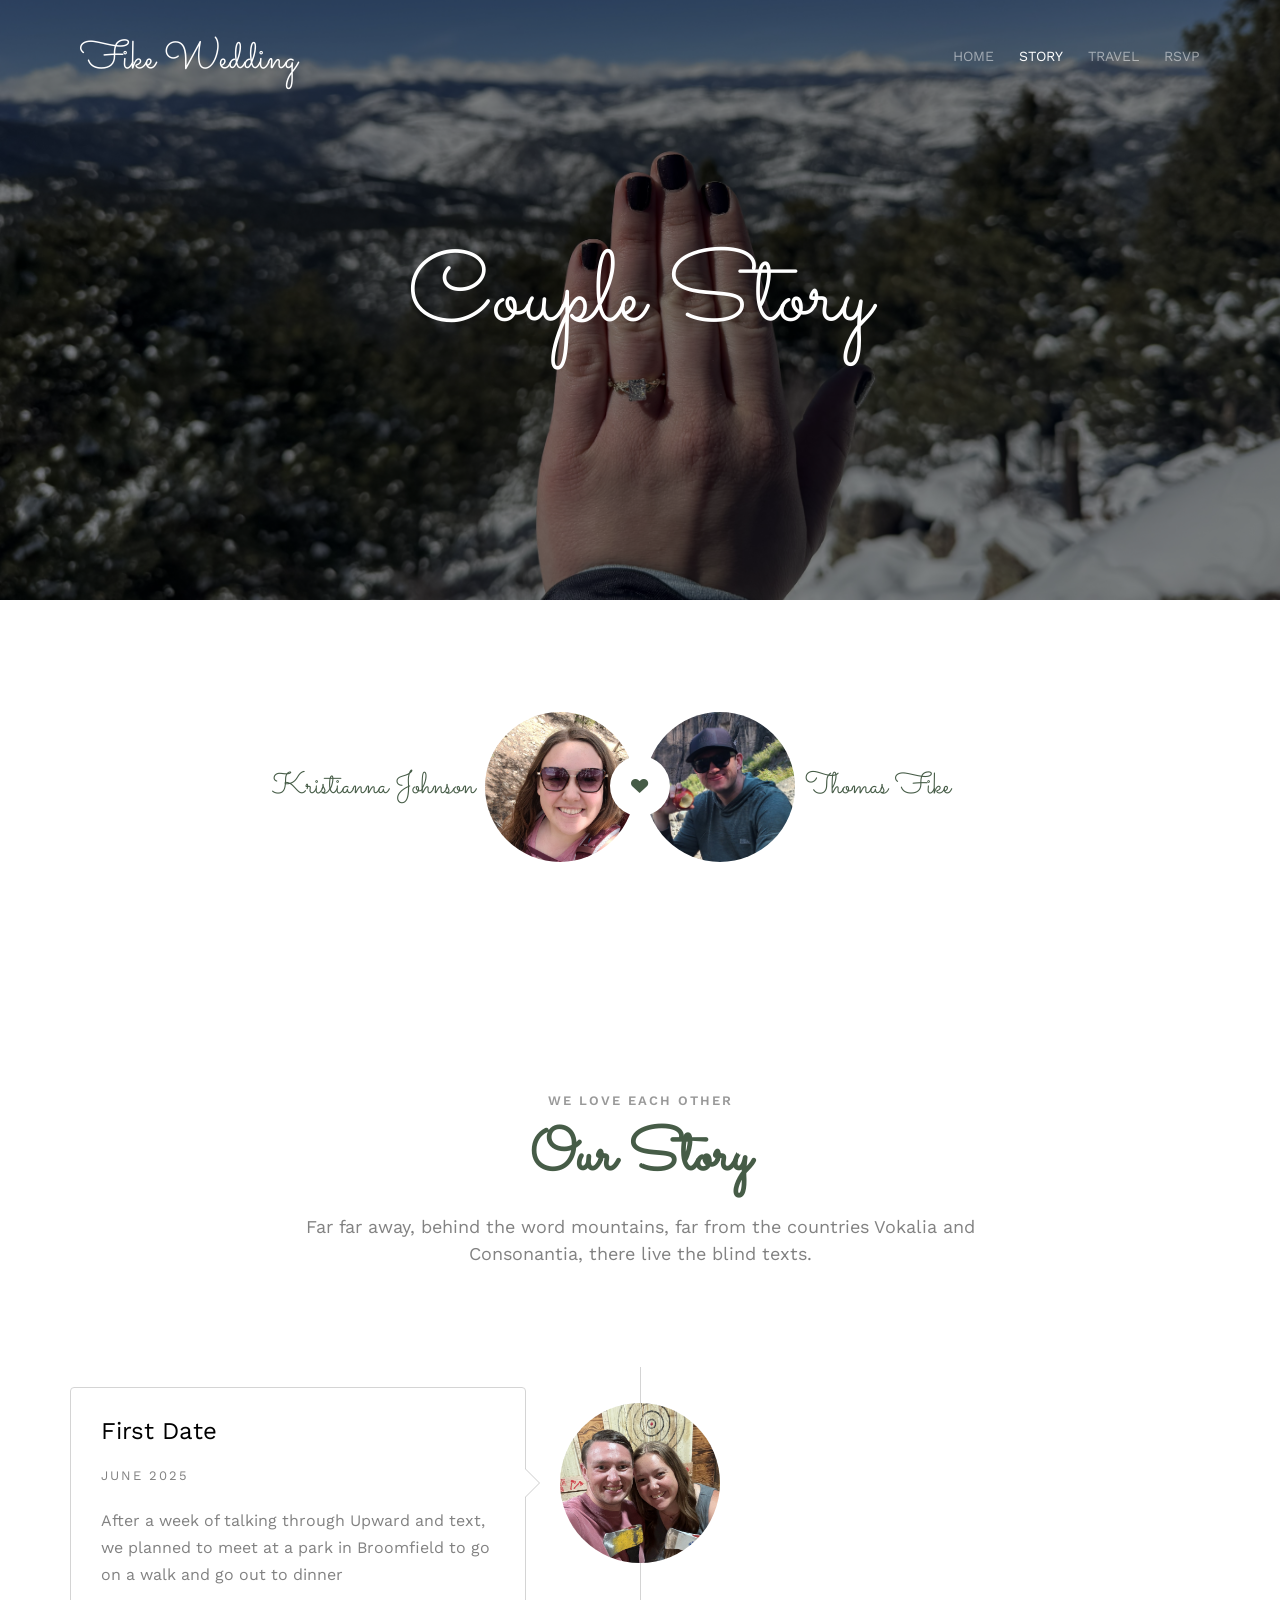
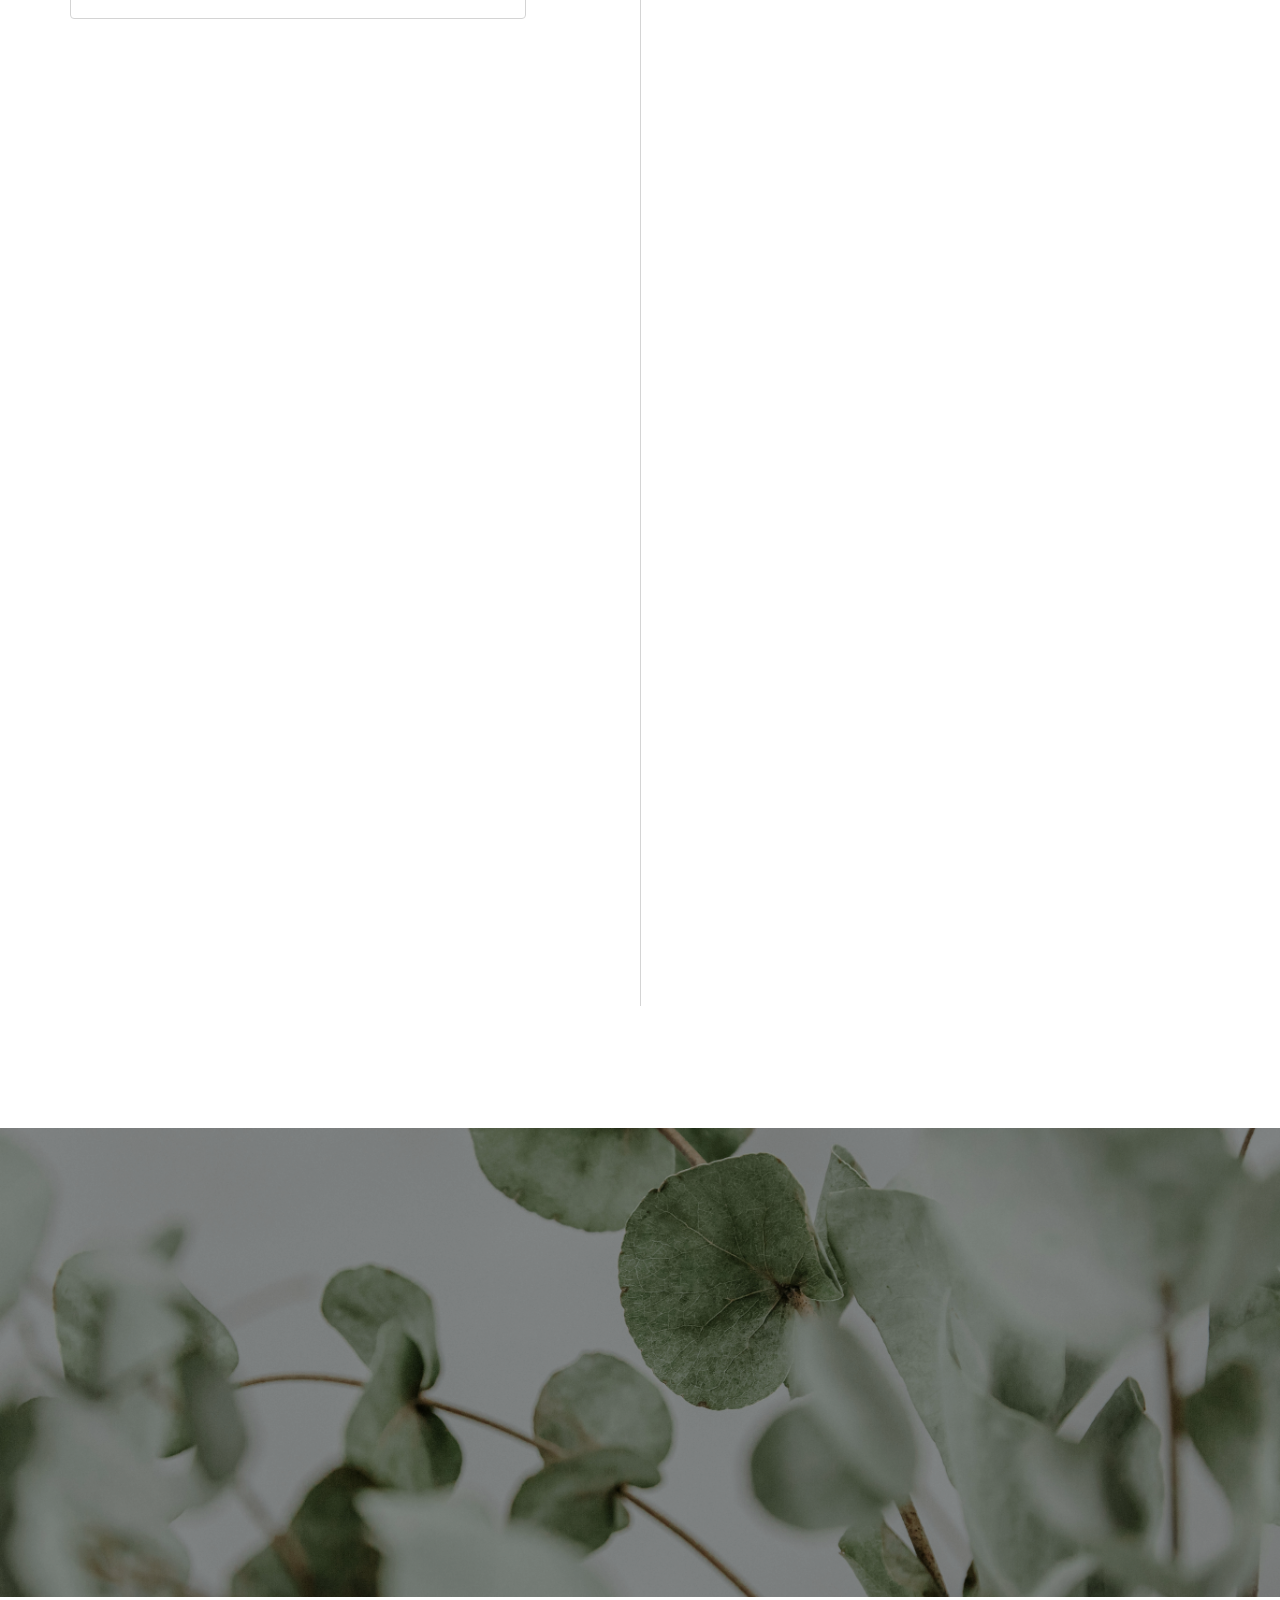
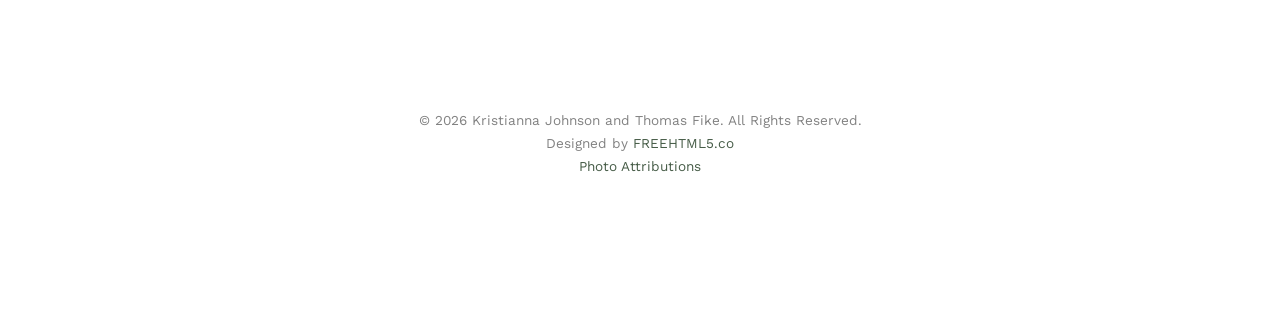
==== about.html @ 85cf8262 "Updates" ====
<!DOCTYPE html>
<!--[if lt IE 7]>      <html class="no-js lt-ie9 lt-ie8 lt-ie7"> <![endif]-->
<!--[if IE 7]>         <html class="no-js lt-ie9 lt-ie8"> <![endif]-->
<!--[if IE 8]>         <html class="no-js lt-ie9"> <![endif]-->
<!--[if gt IE 8]><!-->
<html class="no-js"> <!--<![endif]-->

<head>
	<meta charset="utf-8">
	<meta http-equiv="X-UA-Compatible" content="IE=edge">
	<title>Fike Wedding | Story</title>
	<meta name="viewport" content="width=device-width, initial-scale=1">

	<link href='https://fonts.googleapis.com/css?family=Work+Sans:400,300,600,400italic,700' rel='stylesheet'
		type='text/css'>
	<link href="https://fonts.googleapis.com/css?family=Sacramento" rel="stylesheet">

	<!-- Animate.css -->
	<link rel="stylesheet" href="css/animate.css">
	<!-- Icomoon Icon Fonts-->
	<link rel="stylesheet" href="css/icomoon.css">
	<!-- Bootstrap  -->
	<link rel="stylesheet" href="css/bootstrap.css">

	<!-- Magnific Popup -->
	<link rel="stylesheet" href="css/magnific-popup.css">

	<!-- Owl Carousel  -->
	<link rel="stylesheet" href="css/owl.carousel.min.css">
	<link rel="stylesheet" href="css/owl.theme.default.min.css">

	<!-- Theme style  -->
	<link rel="stylesheet" href="css/style.css">

	<!-- Modernizr JS -->
	<script src="js/modernizr-2.6.2.min.js"></script>
	<!-- FOR IE9 below -->
	<!--[if lt IE 9]>
	<script src="js/respond.min.js"></script>
	<![endif]-->

</head>

<body>

	<div class="fh5co-loader"></div>

	<div id="page">
		<nav class="fh5co-nav" role="navigation">
			<div class="container">
				<div class="row">
					<div class="col-md-6 col-xs-11">
						<div id="fh5co-logo"><a href="index.html">Fike Wedding</a></div>
					</div>
					<div class="col-md-6 col-xs-1 text-right menu-1">
						<ul>
							<li><a href="index.html">Home</a></li>
							<li class="active"><a href="about.html">Story</a></li>
							<li><a href="travel.html">Travel</a></li>
							<li><a href="rsvp.html">RSVP</a></li>
						</ul>
					</div>
				</div>

			</div>
		</nav>

		<header id="fh5co-header" class="fh5co-cover fh5co-cover-sm" role="banner"
			style="background-image:url(images/ringSnow.jpg);background-position: bottom 20% center; background-size: cover;">
			<div class="overlay"></div>
			<div class="fh5co-container">
				<div class="row">
					<div class="col-md-8 col-md-offset-2 text-center">
						<div class="display-t">
							<div class="display-tc animate-box" data-animate-effect="fadeIn">
								<h1>Couple Story</h1>
							</div>
						</div>
					</div>
				</div>
			</div>
		</header>

		<div id="fh5co-couple">
			<div class="container">
				<div class="couple-wrap animate-box">
					<div class="couple-half">
						<div class="groom">
							<img src="images/bride-new.jpg" alt="groom" class="img-responsive">
						</div>
						<div class="desc-groom">
							<h3>Kristianna Johnson</h3>
						</div>
					</div>
					<p class="heart text-center"><i class="icon-heart2"></i></p>
					<div class="couple-half">
						<div class="bride">
							<img src="images/groom-new.jpg" alt="groom" class="img-responsive">
						</div>
						<div class="desc-bride">
							<h3>Thomas Fike</h3>
						</div>
					</div>
				</div>
			</div>
		</div>

		<div id="fh5co-couple-story">
			<div class="container">
				<div class="row">
					<div class="col-md-8 col-md-offset-2 text-center fh5co-heading animate-box">
						<span>We Love Each Other</span>
						<h2>Our Story</h2>
						<p>Far far away, behind the word mountains, far from the countries Vokalia and Consonantia, there live the
							blind texts.</p>
					</div>
				</div>
				<div class="row">
					<div class="col-md-12 col-md-offset-0">
						<ul class="timeline animate-box">
							<li class="animate-box">
								<div class="timeline-badge" style="background-image:url(images/axe.jpg);"></div>
								<div class="timeline-panel">
									<div class="timeline-heading">
										<h3 class="timeline-title">First Date</h3>
										<span class="date">June 2025</span>
									</div>
									<div class="timeline-body">
										<p>After a week of talking through Upward and text, we planned to meet at a park in Broomfield to go
											on a walk and go out to dinner</p>
									</div>
								</div>
							</li>
							<li class="timeline-inverted animate-box">
								<div class="timeline-badge" style="background-image:url(images/goldengate.jpg);"></div>
								<div class="timeline-panel">
									<div class="timeline-heading">
										<h3 class="timeline-title">In A Relationship</h3>
										<span class="date">July 2025</span>
									</div>
									<div class="timeline-body">
										<p>We met up to go on a walk around a park before heading over to the movie theater to watch
											“Jurassic World: Rebirth”. Midway through the movie, the fire alarms went off, so everyone was
											standing out in the street as the firemen cleared the building, probably because of burned
											popcorn. This date marked the start of our relationship. Later dates brought hiking, hammocking,
											and axe throwing.</p>
									</div>
								</div>
							</li>
							<li class="animate-box">
								<div class="timeline-badge" style="background-image:url(images/ouray.jpg);"></div>
								<div class="timeline-panel">
									<div class="timeline-heading">
										<h3 class="timeline-title">Ouray Trip</h3>
										<span class="date">August 2025</span>
									</div>
									<div class="timeline-body">
										<p>We went on a trip to Ouray with Caroline and Keegan and spent days hiking, climbing via ferratas,
											and soaking in the hot springs.</p>
									</div>
								</div>
							</li>
							<li class="timeline-inverted animate-box">
								<div class="timeline-badge" style="background-image:url(images/engagement.jpg);"></div>
								<div class="timeline-panel">
									<div class="timeline-heading">
										<h3 class="timeline-title">Engagement</h3>
										<span class="date">March 2026</span>
									</div>
									<div class="timeline-body">
										<p>The day after a snowstorm, we ventured to Green Mountain in Boulder and hiked to the top where
											Thomas proposed with gorgeous, snowy views behind us</p>
									</div>
								</div>
							</li>
						</ul>
					</div>
				</div>
			</div>
		</div>

		<div id="fh5co-started" class="fh5co-bg" style="background-image:url(images/eucalyptus.jpg);">
			<div class="overlay"></div>
			<div class="container">
				<div class="row animate-box">
					<div class="col-md-8 col-md-offset-2 text-center fh5co-heading">
						<h2>Are You Attending?</h2>
						<p>Please Fill-up the form to notify you that you're attending. Thanks.</p>
					</div>
				</div>
				<div class="row animate-box">
					<div class="col-md-12 text-center">
						<p><a href="rsvp.html" class="btn btn-default btn-sm">RSVP HERE</a></p>
					</div>
				</div>
			</div>
		</div>

		<footer id="fh5co-footer" role="contentinfo">
			<div class="container">

				<div class="row copyright">
					<div class="col-md-12 text-center">
						<p>
							<small class="block">&copy; 2026 Kristianna Johnson and Thomas Fike. All Rights Reserved.</small>
							<small class="block">Designed by <a href="http://freehtml5.co/" target="_blank">FREEHTML5.co</a></small>
							<small class="block"><a href="photo-attribution.html" target="_blank">Photo Attributions</a></small>
						</p>
					</div>
				</div>

			</div>
		</footer>
	</div>

	<div class="gototop js-top">
		<a href="#" class="js-gotop"><i class="icon-arrow-up"></i></a>
	</div>

	<!-- jQuery -->
	<script src="js/jquery.min.js"></script>
	<!-- jQuery Easing -->
	<script src="js/jquery.easing.1.3.js"></script>
	<!-- Bootstrap -->
	<script src="js/bootstrap.min.js"></script>
	<!-- Waypoints -->
	<script src="js/jquery.waypoints.min.js"></script>
	<!-- Carousel -->
	<script src="js/owl.carousel.min.js"></script>
	<!-- countTo -->
	<script src="js/jquery.countTo.js"></script>

	<!-- Stellar -->
	<script src="js/jquery.stellar.min.js"></script>
	<!-- Magnific Popup -->
	<script src="js/jquery.magnific-popup.min.js"></script>
	<script src="js/magnific-popup-options.js"></script>

	<!-- Main -->
	<script src="js/main.js"></script>

</body>

</html>
---- css/icomoon.css ----
@font-face {
  font-family: 'icomoon';
  src: url('../fonts/icomoon/icomoon.eot?6iuir');
  src: url('../fonts/icomoon/icomoon.eot?6iuir#iefix') format('embedded-opentype'),
    url('../fonts/icomoon/icomoon.ttf?6iuir') format('truetype'),
    url('../fonts/icomoon/icomoon.woff?6iuir') format('woff'),
    url('../fonts/icomoon/icomoon.svg?6iuir#icomoon') format('svg');
  font-weight: normal;
  font-style: normal;
}

[class^="icon-"],
[class*=" icon-"] {
  /* use !important to prevent issues with browser extensions that change fonts */
  font-family: 'icomoon' !important;
  speak: none;
  font-style: normal;
  font-weight: normal;
  font-variant: normal;
  text-transform: none;
  line-height: 1;

  /* Better Font Rendering =========== */
  -webkit-font-smoothing: antialiased;
  -moz-osx-font-smoothing: grayscale;
}

.icon-eye:before {
  content: "\e000";
}

.icon-paper-clip:before {
  content: "\e001";
}

.icon-mail:before {
  content: "\e002";
}

.icon-toggle:before {
  content: "\e003";
}

.icon-layout:before {
  content: "\e004";
}

.icon-link:before {
  content: "\e005";
}

.icon-bell:before {
  content: "\e006";
}

.icon-lock:before {
  content: "\e007";
}

.icon-unlock:before {
  content: "\e008";
}

.icon-ribbon:before {
  content: "\e009";
}

.icon-image:before {
  content: "\e010";
}

.icon-signal:before {
  content: "\e011";
}

.icon-target:before {
  content: "\e012";
}

.icon-clipboard:before {
  content: "\e013";
}

.icon-clock:before {
  content: "\e014";
}

.icon-watch:before {
  content: "\e015";
}

.icon-air-play:before {
  content: "\e016";
}

.icon-camera:before {
  content: "\e017";
}

.icon-video:before {
  content: "\e018";
}

.icon-disc:before {
  content: "\e019";
}

.icon-printer:before {
  content: "\e020";
}

.icon-monitor:before {
  content: "\e021";
}

.icon-server:before {
  content: "\e022";
}

.icon-cog:before {
  content: "\e023";
}

.icon-heart:before {
  content: "\e024";
}

.icon-paragraph:before {
  content: "\e025";
}

.icon-align-justify:before {
  content: "\e026";
}

.icon-align-left:before {
  content: "\e027";
}

.icon-align-center:before {
  content: "\e028";
}

.icon-align-right:before {
  content: "\e029";
}

.icon-book:before {
  content: "\e030";
}

.icon-layers:before {
  content: "\e031";
}

.icon-stack:before {
  content: "\e032";
}

.icon-stack-2:before {
  content: "\e033";
}

.icon-paper:before {
  content: "\e034";
}

.icon-paper-stack:before {
  content: "\e035";
}

.icon-search:before {
  content: "\e036";
}

.icon-zoom-in:before {
  content: "\e037";
}

.icon-zoom-out:before {
  content: "\e038";
}

.icon-reply:before {
  content: "\e039";
}

.icon-circle-plus:before {
  content: "\e040";
}

.icon-circle-minus:before {
  content: "\e041";
}

.icon-circle-check:before {
  content: "\e042";
}

.icon-circle-cross:before {
  content: "\e043";
}

.icon-square-plus:before {
  content: "\e044";
}

.icon-square-minus:before {
  content: "\e045";
}

.icon-square-check:before {
  content: "\e046";
}

.icon-square-cross:before {
  content: "\e047";
}

.icon-microphone:before {
  content: "\e048";
}

.icon-record:before {
  content: "\e049";
}

.icon-skip-back:before {
  content: "\e050";
}

.icon-rewind:before {
  content: "\e051";
}

.icon-play:before {
  content: "\e052";
}

.icon-pause:before {
  content: "\e053";
}

.icon-stop:before {
  content: "\e054";
}

.icon-fast-forward:before {
  content: "\e055";
}

.icon-skip-forward:before {
  content: "\e056";
}

.icon-shuffle:before {
  content: "\e057";
}

.icon-repeat:before {
  content: "\e058";
}

.icon-folder:before {
  content: "\e059";
}

.icon-umbrella:before {
  content: "\e060";
}

.icon-moon:before {
  content: "\e061";
}

.icon-thermometer:before {
  content: "\e062";
}

.icon-drop:before {
  content: "\e063";
}

.icon-sun:before {
  content: "\e064";
}

.icon-cloud:before {
  content: "\e065";
}

.icon-cloud-upload:before {
  content: "\e066";
}

.icon-cloud-download:before {
  content: "\e067";
}

.icon-upload:before {
  content: "\e068";
}

.icon-download:before {
  content: "\e069";
}

.icon-location:before {
  content: "\e070";
}

.icon-location-2:before {
  content: "\e071";
}

.icon-map:before {
  content: "\e072";
}

.icon-battery:before {
  content: "\e073";
}

.icon-head:before {
  content: "\e074";
}

.icon-briefcase:before {
  content: "\e075";
}

.icon-speech-bubble:before {
  content: "\e076";
}

.icon-anchor:before {
  content: "\e077";
}

.icon-globe:before {
  content: "\e078";
}

.icon-box:before {
  content: "\e079";
}

.icon-reload:before {
  content: "\e080";
}

.icon-share:before {
  content: "\e081";
}

.icon-marquee:before {
  content: "\e082";
}

.icon-marquee-plus:before {
  content: "\e083";
}

.icon-marquee-minus:before {
  content: "\e084";
}

.icon-tag:before {
  content: "\e085";
}

.icon-power:before {
  content: "\e086";
}

.icon-command:before {
  content: "\e087";
}

.icon-alt:before {
  content: "\e088";
}

.icon-esc:before {
  content: "\e089";
}

.icon-bar-graph:before {
  content: "\e090";
}

.icon-bar-graph-2:before {
  content: "\e091";
}

.icon-pie-graph:before {
  content: "\e092";
}

.icon-star:before {
  content: "\e093";
}

.icon-arrow-left:before {
  content: "\e094";
}

.icon-arrow-right:before {
  content: "\e095";
}

.icon-arrow-up:before {
  content: "\e096";
}

.icon-arrow-down:before {
  content: "\e097";
}

.icon-volume:before {
  content: "\e098";
}

.icon-mute:before {
  content: "\e099";
}

.icon-content-right:before {
  content: "\e100";
}

.icon-content-left:before {
  content: "\e101";
}

.icon-grid:before {
  content: "\e102";
}

.icon-grid-2:before {
  content: "\e103";
}

.icon-columns:before {
  content: "\e104";
}

.icon-loader:before {
  content: "\e105";
}

.icon-bag:before {
  content: "\e106";
}

.icon-ban:before {
  content: "\e107";
}

.icon-flag:before {
  content: "\e108";
}

.icon-trash:before {
  content: "\e109";
}

.icon-expand:before {
  content: "\e110";
}

.icon-contract:before {
  content: "\e111";
}

.icon-maximize:before {
  content: "\e112";
}

.icon-minimize:before {
  content: "\e113";
}

.icon-plus:before {
  content: "\e114";
}

.icon-minus:before {
  content: "\e115";
}

.icon-check:before {
  content: "\e116";
}

.icon-cross:before {
  content: "\e117";
}

.icon-move:before {
  content: "\e118";
}

.icon-delete:before {
  content: "\e119";
}

.icon-menu:before {
  content: "\e120";
}

.icon-archive:before {
  content: "\e121";
}

.icon-inbox:before {
  content: "\e122";
}

.icon-outbox:before {
  content: "\e123";
}

.icon-file:before {
  content: "\e124";
}

.icon-file-add:before {
  content: "\e125";
}

.icon-file-subtract:before {
  content: "\e126";
}

.icon-help:before {
  content: "\e127";
}

.icon-open:before {
  content: "\e128";
}

.icon-ellipsis:before {
  content: "\e129";
}

.icon-add-to-list:before {
  content: "\e900";
}

.icon-classic-computer:before {
  content: "\e901";
}

.icon-controller-fast-backward:before {
  content: "\e902";
}

.icon-creative-commons-attribution:before {
  content: "\e903";
}

.icon-creative-commons-noderivs:before {
  content: "\e904";
}

.icon-creative-commons-noncommercial-eu:before {
  content: "\e905";
}

.icon-creative-commons-noncommercial-us:before {
  content: "\e906";
}

.icon-creative-commons-public-domain:before {
  content: "\e907";
}

.icon-creative-commons-remix:before {
  content: "\e908";
}

.icon-creative-commons-share:before {
  content: "\e909";
}

.icon-creative-commons-sharealike:before {
  content: "\e90a";
}

.icon-creative-commons:before {
  content: "\e90b";
}

.icon-document-landscape:before {
  content: "\e90c";
}

.icon-remove-user:before {
  content: "\e90d";
}

.icon-warning:before {
  content: "\e90e";
}

.icon-arrow-bold-down:before {
  content: "\e90f";
}

.icon-arrow-bold-left:before {
  content: "\e910";
}

.icon-arrow-bold-right:before {
  content: "\e911";
}

.icon-arrow-bold-up:before {
  content: "\e912";
}

.icon-arrow-down2:before {
  content: "\e913";
}

.icon-arrow-left2:before {
  content: "\e914";
}

.icon-arrow-long-down:before {
  content: "\e915";
}

.icon-arrow-long-left:before {
  content: "\e916";
}

.icon-arrow-long-right:before {
  content: "\e917";
}

.icon-arrow-long-up:before {
  content: "\e918";
}

.icon-arrow-right2:before {
  content: "\e919";
}

.icon-arrow-up2:before {
  content: "\e91a";
}

.icon-arrow-with-circle-down:before {
  content: "\e91b";
}

.icon-arrow-with-circle-left:before {
  content: "\e91c";
}

.icon-arrow-with-circle-right:before {
  content: "\e91d";
}

.icon-arrow-with-circle-up:before {
  content: "\e91e";
}

.icon-bookmark:before {
  content: "\e91f";
}

.icon-bookmarks:before {
  content: "\e920";
}

.icon-chevron-down:before {
  content: "\e921";
}

.icon-chevron-left:before {
  content: "\e922";
}

.icon-chevron-right:before {
  content: "\e923";
}

.icon-chevron-small-down:before {
  content: "\e924";
}

.icon-chevron-small-left:before {
  content: "\e925";
}

.icon-chevron-small-right:before {
  content: "\e926";
}

.icon-chevron-small-up:before {
  content: "\e927";
}

.icon-chevron-thin-down:before {
  content: "\e928";
}

.icon-chevron-thin-left:before {
  content: "\e929";
}

.icon-chevron-thin-right:before {
  content: "\e92a";
}

.icon-chevron-thin-up:before {
  content: "\e92b";
}

.icon-chevron-up:before {
  content: "\e92c";
}

.icon-chevron-with-circle-down:before {
  content: "\e92d";
}

.icon-chevron-with-circle-left:before {
  content: "\e92e";
}

.icon-chevron-with-circle-right:before {
  content: "\e92f";
}

.icon-chevron-with-circle-up:before {
  content: "\e930";
}

.icon-cloud2:before {
  content: "\e931";
}

.icon-controller-fast-forward:before {
  content: "\e932";
}

.icon-controller-jump-to-start:before {
  content: "\e933";
}

.icon-controller-next:before {
  content: "\e934";
}

.icon-controller-paus:before {
  content: "\e935";
}

.icon-controller-play:before {
  content: "\e936";
}

.icon-controller-record:before {
  content: "\e937";
}

.icon-controller-stop:before {
  content: "\e938";
}

.icon-controller-volume:before {
  content: "\e939";
}

.icon-dot-single:before {
  content: "\e93a";
}

.icon-dots-three-horizontal:before {
  content: "\e93b";
}

.icon-dots-three-vertical:before {
  content: "\e93c";
}

.icon-dots-two-horizontal:before {
  content: "\e93d";
}

.icon-dots-two-vertical:before {
  content: "\e93e";
}

.icon-download2:before {
  content: "\e93f";
}

.icon-emoji-flirt:before {
  content: "\e940";
}

.icon-flow-branch:before {
  content: "\e941";
}

.icon-flow-cascade:before {
  content: "\e942";
}

.icon-flow-line:before {
  content: "\e943";
}

.icon-flow-parallel:before {
  content: "\e944";
}

.icon-flow-tree:before {
  content: "\e945";
}

.icon-install:before {
  content: "\e946";
}

.icon-layers2:before {
  content: "\e947";
}

.icon-open-book:before {
  content: "\e948";
}

.icon-resize-100:before {
  content: "\e949";
}

.icon-resize-full-screen:before {
  content: "\e94a";
}

.icon-save:before {
  content: "\e94b";
}

.icon-select-arrows:before {
  content: "\e94c";
}

.icon-sound-mute:before {
  content: "\e94d";
}

.icon-sound:before {
  content: "\e94e";
}

.icon-trash2:before {
  content: "\e94f";
}

.icon-triangle-down:before {
  content: "\e950";
}

.icon-triangle-left:before {
  content: "\e951";
}

.icon-triangle-right:before {
  content: "\e952";
}

.icon-triangle-up:before {
  content: "\e953";
}

.icon-uninstall:before {
  content: "\e954";
}

.icon-upload-to-cloud:before {
  content: "\e955";
}

.icon-upload2:before {
  content: "\e956";
}

.icon-add-user:before {
  content: "\e957";
}

.icon-address:before {
  content: "\e958";
}

.icon-adjust:before {
  content: "\e959";
}

.icon-air:before {
  content: "\e95a";
}

.icon-aircraft-landing:before {
  content: "\e95b";
}

.icon-aircraft-take-off:before {
  content: "\e95c";
}

.icon-aircraft:before {
  content: "\e95d";
}

.icon-align-bottom:before {
  content: "\e95e";
}

.icon-align-horizontal-middle:before {
  content: "\e95f";
}

.icon-align-left2:before {
  content: "\e960";
}

.icon-align-right2:before {
  content: "\e961";
}

.icon-align-top:before {
  content: "\e962";
}

.icon-align-vertical-middle:before {
  content: "\e963";
}

.icon-archive2:before {
  content: "\e964";
}

.icon-area-graph:before {
  content: "\e965";
}

.icon-attachment:before {
  content: "\e966";
}

.icon-awareness-ribbon:before {
  content: "\e967";
}

.icon-back-in-time:before {
  content: "\e968";
}

.icon-back:before {
  content: "\e969";
}

.icon-bar-graph2:before {
  content: "\e96a";
}

.icon-battery2:before {
  content: "\e96b";
}

.icon-beamed-note:before {
  content: "\e96c";
}

.icon-bell2:before {
  content: "\e96d";
}

.icon-blackboard:before {
  content: "\e96e";
}

.icon-block:before {
  content: "\e96f";
}

.icon-book2:before {
  content: "\e970";
}

.icon-bowl:before {
  content: "\e971";
}

.icon-box2:before {
  content: "\e972";
}

.icon-briefcase2:before {
  content: "\e973";
}

.icon-browser:before {
  content: "\e974";
}

.icon-brush:before {
  content: "\e975";
}

.icon-bucket:before {
  content: "\e976";
}

.icon-cake:before {
  content: "\e977";
}

.icon-calculator:before {
  content: "\e978";
}

.icon-calendar:before {
  content: "\e979";
}

.icon-camera2:before {
  content: "\e97a";
}

.icon-ccw:before {
  content: "\e97b";
}

.icon-chat:before {
  content: "\e97c";
}

.icon-check2:before {
  content: "\e97d";
}

.icon-circle-with-cross:before {
  content: "\e97e";
}

.icon-circle-with-minus:before {
  content: "\e97f";
}

.icon-circle-with-plus:before {
  content: "\e980";
}

.icon-circle:before {
  content: "\e981";
}

.icon-circular-graph:before {
  content: "\e982";
}

.icon-clapperboard:before {
  content: "\e983";
}

.icon-clipboard2:before {
  content: "\e984";
}

.icon-clock2:before {
  content: "\e985";
}

.icon-code:before {
  content: "\e986";
}

.icon-cog2:before {
  content: "\e987";
}

.icon-colours:before {
  content: "\e988";
}

.icon-compass:before {
  content: "\e989";
}

.icon-copy:before {
  content: "\e98a";
}

.icon-credit-card:before {
  content: "\e98b";
}

.icon-credit:before {
  content: "\e98c";
}

.icon-cross2:before {
  content: "\e98d";
}

.icon-cup:before {
  content: "\e98e";
}

.icon-cw:before {
  content: "\e98f";
}

.icon-cycle:before {
  content: "\e990";
}

.icon-database:before {
  content: "\e991";
}

.icon-dial-pad:before {
  content: "\e992";
}

.icon-direction:before {
  content: "\e993";
}

.icon-document:before {
  content: "\e994";
}

.icon-documents:before {
  content: "\e995";
}

.icon-drink:before {
  content: "\e996";
}

.icon-drive:before {
  content: "\e997";
}

.icon-drop2:before {
  content: "\e998";
}

.icon-edit:before {
  content: "\e999";
}

.icon-email:before {
  content: "\e99a";
}

.icon-emoji-happy:before {
  content: "\e99b";
}

.icon-emoji-neutral:before {
  content: "\e99c";
}

.icon-emoji-sad:before {
  content: "\e99d";
}

.icon-erase:before {
  content: "\e99e";
}

.icon-eraser:before {
  content: "\e99f";
}

.icon-export:before {
  content: "\e9a0";
}

.icon-eye2:before {
  content: "\e9a1";
}

.icon-feather:before {
  content: "\e9a2";
}

.icon-flag2:before {
  content: "\e9a3";
}

.icon-flash:before {
  content: "\e9a4";
}

.icon-flashlight:before {
  content: "\e9a5";
}

.icon-flat-brush:before {
  content: "\e9a6";
}

.icon-folder-images:before {
  content: "\e9a7";
}

.icon-folder-music:before {
  content: "\e9a8";
}

.icon-folder-video:before {
  content: "\e9a9";
}

.icon-folder2:before {
  content: "\e9aa";
}

.icon-forward:before {
  content: "\e9ab";
}

.icon-funnel:before {
  content: "\e9ac";
}

.icon-game-controller:before {
  content: "\e9ad";
}

.icon-gauge:before {
  content: "\e9ae";
}

.icon-globe2:before {
  content: "\e9af";
}

.icon-graduation-cap:before {
  content: "\e9b0";
}

.icon-grid2:before {
  content: "\e9b1";
}

.icon-hair-cross:before {
  content: "\e9b2";
}

.icon-hand:before {
  content: "\e9b3";
}

.icon-heart-outlined:before {
  content: "\e9b4";
}

.icon-heart2:before {
  content: "\e9b5";
}

.icon-help-with-circle:before {
  content: "\e9b6";
}

.icon-help2:before {
  content: "\e9b7";
}

.icon-home:before {
  content: "\e9b8";
}

.icon-hour-glass:before {
  content: "\e9b9";
}

.icon-image-inverted:before {
  content: "\e9ba";
}

.icon-image2:before {
  content: "\e9bb";
}

.icon-images:before {
  content: "\e9bc";
}

.icon-inbox2:before {
  content: "\e9bd";
}

.icon-infinity:before {
  content: "\e9be";
}

.icon-info-with-circle:before {
  content: "\e9bf";
}

.icon-info:before {
  content: "\e9c0";
}

.icon-key:before {
  content: "\e9c1";
}

.icon-keyboard:before {
  content: "\e9c2";
}

.icon-lab-flask:before {
  content: "\e9c3";
}

.icon-landline:before {
  content: "\e9c4";
}

.icon-language:before {
  content: "\e9c5";
}

.icon-laptop:before {
  content: "\e9c6";
}

.icon-leaf:before {
  content: "\e9c7";
}

.icon-level-down:before {
  content: "\e9c8";
}

.icon-level-up:before {
  content: "\e9c9";
}

.icon-lifebuoy:before {
  content: "\e9ca";
}

.icon-light-bulb:before {
  content: "\e9cb";
}

.icon-light-down:before {
  content: "\e9cc";
}

.icon-light-up:before {
  content: "\e9cd";
}

.icon-line-graph:before {
  content: "\e9ce";
}

.icon-link2:before {
  content: "\e9cf";
}

.icon-list:before {
  content: "\e9d0";
}

.icon-location-pin:before {
  content: "\e9d1";
}

.icon-location2:before {
  content: "\e9d2";
}

.icon-lock-open:before {
  content: "\e9d3";
}

.icon-lock2:before {
  content: "\e9d4";
}

.icon-log-out:before {
  content: "\e9d5";
}

.icon-login:before {
  content: "\e9d6";
}

.icon-loop:before {
  content: "\e9d7";
}

.icon-magnet:before {
  content: "\e9d8";
}

.icon-magnifying-glass:before {
  content: "\e9d9";
}

.icon-mail2:before {
  content: "\e9da";
}

.icon-man:before {
  content: "\e9db";
}

.icon-map2:before {
  content: "\e9dc";
}

.icon-mask:before {
  content: "\e9dd";
}

.icon-medal:before {
  content: "\e9de";
}

.icon-megaphone:before {
  content: "\e9df";
}

.icon-menu2:before {
  content: "\e9e0";
}

.icon-message:before {
  content: "\e9e1";
}

.icon-mic:before {
  content: "\e9e2";
}

.icon-minus2:before {
  content: "\e9e3";
}

.icon-mobile:before {
  content: "\e9e4";
}

.icon-modern-mic:before {
  content: "\e9e5";
}

.icon-moon2:before {
  content: "\e9e6";
}

.icon-mouse:before {
  content: "\e9e7";
}

.icon-music:before {
  content: "\e9e8";
}

.icon-network:before {
  content: "\e9e9";
}

.icon-new-message:before {
  content: "\e9ea";
}

.icon-new:before {
  content: "\e9eb";
}

.icon-news:before {
  content: "\e9ec";
}

.icon-note:before {
  content: "\e9ed";
}

.icon-notification:before {
  content: "\e9ee";
}

.icon-old-mobile:before {
  content: "\e9ef";
}

.icon-old-phone:before {
  content: "\e9f0";
}

.icon-palette:before {
  content: "\e9f1";
}

.icon-paper-plane:before {
  content: "\e9f2";
}

.icon-pencil:before {
  content: "\e9f3";
}

.icon-phone:before {
  content: "\e9f4";
}

.icon-pie-chart:before {
  content: "\e9f5";
}

.icon-pin:before {
  content: "\e9f6";
}

.icon-plus2:before {
  content: "\e9f7";
}

.icon-popup:before {
  content: "\e9f8";
}

.icon-power-plug:before {
  content: "\e9f9";
}

.icon-price-ribbon:before {
  content: "\e9fa";
}

.icon-price-tag:before {
  content: "\e9fb";
}

.icon-print:before {
  content: "\e9fc";
}

.icon-progress-empty:before {
  content: "\e9fd";
}

.icon-progress-full:before {
  content: "\e9fe";
}

.icon-progress-one:before {
  content: "\e9ff";
}

.icon-progress-two:before {
  content: "\ea00";
}

.icon-publish:before {
  content: "\ea01";
}

.icon-quote:before {
  content: "\ea02";
}

.icon-radio:before {
  content: "\ea03";
}

.icon-reply-all:before {
  content: "\ea04";
}

.icon-reply2:before {
  content: "\ea05";
}

.icon-retweet:before {
  content: "\ea06";
}

.icon-rocket:before {
  content: "\ea07";
}

.icon-round-brush:before {
  content: "\ea08";
}

.icon-rss:before {
  content: "\ea09";
}

.icon-ruler:before {
  content: "\ea0a";
}

.icon-scissors:before {
  content: "\ea0b";
}

.icon-share-alternitive:before {
  content: "\ea0c";
}

.icon-share2:before {
  content: "\ea0d";
}

.icon-shareable:before {
  content: "\ea0e";
}

.icon-shield:before {
  content: "\ea0f";
}

.icon-shop:before {
  content: "\ea10";
}

.icon-shopping-bag:before {
  content: "\ea11";
}

.icon-shopping-basket:before {
  content: "\ea12";
}

.icon-shopping-cart:before {
  content: "\ea13";
}

.icon-shuffle2:before {
  content: "\ea14";
}

.icon-signal2:before {
  content: "\ea15";
}

.icon-sound-mix:before {
  content: "\ea16";
}

.icon-sports-club:before {
  content: "\ea17";
}

.icon-spreadsheet:before {
  content: "\ea18";
}

.icon-squared-cross:before {
  content: "\ea19";
}

.icon-squared-minus:before {
  content: "\ea1a";
}

.icon-squared-plus:before {
  content: "\ea1b";
}

.icon-star-outlined:before {
  content: "\ea1c";
}

.icon-star2:before {
  content: "\ea1d";
}

.icon-stopwatch:before {
  content: "\ea1e";
}

.icon-suitcase:before {
  content: "\ea1f";
}

.icon-swap:before {
  content: "\ea20";
}

.icon-sweden:before {
  content: "\ea21";
}

.icon-switch:before {
  content: "\ea22";
}

.icon-tablet:before {
  content: "\ea23";
}

.icon-tag2:before {
  content: "\ea24";
}

.icon-text-document-inverted:before {
  content: "\ea25";
}

.icon-text-document:before {
  content: "\ea26";
}

.icon-text:before {
  content: "\ea27";
}

.icon-thermometer2:before {
  content: "\ea28";
}

.icon-thumbs-down:before {
  content: "\ea29";
}

.icon-thumbs-up:before {
  content: "\ea2a";
}

.icon-thunder-cloud:before {
  content: "\ea2b";
}

.icon-ticket:before {
  content: "\ea2c";
}

.icon-time-slot:before {
  content: "\ea2d";
}

.icon-tools:before {
  content: "\ea2e";
}

.icon-traffic-cone:before {
  content: "\ea2f";
}

.icon-tree:before {
  content: "\ea30";
}

.icon-trophy:before {
  content: "\ea31";
}

.icon-tv:before {
  content: "\ea32";
}

.icon-typing:before {
  content: "\ea33";
}

.icon-unread:before {
  content: "\ea34";
}

.icon-untag:before {
  content: "\ea35";
}

.icon-user:before {
  content: "\ea36";
}

.icon-users:before {
  content: "\ea37";
}

.icon-v-card:before {
  content: "\ea38";
}

.icon-video2:before {
  content: "\ea39";
}

.icon-vinyl:before {
  content: "\ea3a";
}

.icon-voicemail:before {
  content: "\ea3b";
}

.icon-wallet:before {
  content: "\ea3c";
}

.icon-water:before {
  content: "\ea3d";
}

.icon-px-with-circle:before {
  content: "\ea3e";
}

.icon-px:before {
  content: "\ea3f";
}

.icon-basecamp:before {
  content: "\ea40";
}

.icon-behance:before {
  content: "\ea41";
}

.icon-creative-cloud:before {
  content: "\ea42";
}

.icon-dropbox:before {
  content: "\ea43";
}

.icon-evernote:before {
  content: "\ea44";
}

.icon-flattr:before {
  content: "\ea45";
}

.icon-foursquare:before {
  content: "\ea46";
}

.icon-google-drive:before {
  content: "\ea47";
}

.icon-google-hangouts:before {
  content: "\ea48";
}

.icon-grooveshark:before {
  content: "\ea49";
}

.icon-icloud:before {
  content: "\ea4a";
}

.icon-mixi:before {
  content: "\ea4b";
}

.icon-onedrive:before {
  content: "\ea4c";
}

.icon-paypal:before {
  content: "\ea4d";
}

.icon-picasa:before {
  content: "\ea4e";
}

.icon-qq:before {
  content: "\ea4f";
}

.icon-rdio-with-circle:before {
  content: "\ea50";
}

.icon-renren:before {
  content: "\ea51";
}

.icon-scribd:before {
  content: "\ea52";
}

.icon-sina-weibo:before {
  content: "\ea53";
}

.icon-skype-with-circle:before {
  content: "\ea54";
}

.icon-skype:before {
  content: "\ea55";
}

.icon-slideshare:before {
  content: "\ea56";
}

.icon-smashing:before {
  content: "\ea57";
}

.icon-soundcloud:before {
  content: "\ea58";
}

.icon-spotify-with-circle:before {
  content: "\ea59";
}

.icon-spotify:before {
  content: "\ea5a";
}

.icon-swarm:before {
  content: "\ea5b";
}

.icon-vine-with-circle:before {
  content: "\ea5c";
}

.icon-vine:before {
  content: "\ea5d";
}

.icon-vk-alternitive:before {
  content: "\ea5e";
}

.icon-vk-with-circle:before {
  content: "\ea5f";
}

.icon-vk:before {
  content: "\ea60";
}

.icon-xing-with-circle:before {
  content: "\ea61";
}

.icon-xing:before {
  content: "\ea62";
}

.icon-yelp:before {
  content: "\ea63";
}

.icon-dribbble-with-circle:before {
  content: "\ea64";
}

.icon-dribbble:before {
  content: "\ea65";
}

.icon-facebook-with-circle:before {
  content: "\ea66";
}

.icon-facebook:before {
  content: "\ea67";
}

.icon-flickr-with-circle:before {
  content: "\ea68";
}

.icon-flickr:before {
  content: "\ea69";
}

.icon-github-with-circle:before {
  content: "\ea6a";
}

.icon-github:before {
  content: "\ea6b";
}

.icon-google-with-circle:before {
  content: "\ea6c";
}

.icon-google:before {
  content: "\ea6d";
}

.icon-instagram-with-circle:before {
  content: "\ea6e";
}

.icon-instagram:before {
  content: "\ea6f";
}

.icon-lastfm-with-circle:before {
  content: "\ea70";
}

.icon-lastfm:before {
  content: "\ea71";
}

.icon-linkedin-with-circle:before {
  content: "\ea72";
}

.icon-linkedin:before {
  content: "\ea73";
}

.icon-pinterest-with-circle:before {
  content: "\ea74";
}

.icon-pinterest:before {
  content: "\ea75";
}

.icon-rdio:before {
  content: "\ea76";
}

.icon-stumbleupon-with-circle:before {
  content: "\ea77";
}

.icon-stumbleupon:before {
  content: "\ea78";
}

.icon-tumblr-with-circle:before {
  content: "\ea79";
}

.icon-tumblr:before {
  content: "\ea7a";
}

.icon-twitter-with-circle:before {
  content: "\ea7b";
}

.icon-twitter:before {
  content: "\ea7c";
}

.icon-vimeo-with-circle:before {
  content: "\ea7d";
}

.icon-vimeo:before {
  content: "\ea7e";
}

.icon-youtube-with-circle:before {
  content: "\ea7f";
}

.icon-youtube:before {
  content: "\ea80";
}
---- css/style.css ----
@font-face {
  font-family: "icomoon";
  src: url("../fonts/icomoon/icomoon.eot?srf3rx");
  src: url("../fonts/icomoon/icomoon.eot?srf3rx#iefix") format("embedded-opentype"), url("../fonts/icomoon/icomoon.ttf?srf3rx") format("truetype"), url("../fonts/icomoon/icomoon.woff?srf3rx") format("woff"), url("../fonts/icomoon/icomoon.svg?srf3rx#icomoon") format("svg");
  font-weight: normal;
  font-style: normal;
}
/* =======================================================
*
* 	Template Style 
*
* ======================================================= */
body {
  font-family: "Work Sans", Arial, sans-serif;
  font-weight: 400;
  font-size: 16px;
  line-height: 1.7;
  color: #828282;
  background: #fff;
}

#page {
  position: relative;
  overflow-x: hidden;
  width: 100%;
  height: 100%;
  -webkit-transition: 0.5s;
  -o-transition: 0.5s;
  transition: 0.5s;
}
.offcanvas #page {
  overflow: hidden;
  position: absolute;
}
.offcanvas #page:after {
  -webkit-transition: 2s;
  -o-transition: 2s;
  transition: 2s;
  position: absolute;
  top: 0;
  right: 0;
  bottom: 0;
  left: 0;
  z-index: 101;
  background: rgba(0, 0, 0, 0.7);
  content: "";
}

a {
  color: #465c47;
  -webkit-transition: 0.5s;
  -o-transition: 0.5s;
  transition: 0.5s;
}
a:hover, a:active, a:focus {
  color: #465c47;
  outline: none;
  text-decoration: none;
}

p {
  margin-bottom: 20px;
}

h1,
h2,
h3,
h4,
h5,
h6,
figure {
  color: #000;
  font-family: "Work Sans", Arial, sans-serif;
  font-weight: 400;
  margin: 0 0 20px 0;
}

::-webkit-selection {
  color: #fff;
  background: #465c47;
}

::-moz-selection {
  color: #fff;
  background: #465c47;
}

::selection {
  color: #fff;
  background: #465c47;
}

.fh5co-nav {
  position: absolute;
  top: 0;
  margin: 0;
  padding: 0;
  width: 100%;
  padding: 40px 0;
  z-index: 1001;
}
@media screen and (max-width: 768px) {
  .fh5co-nav {
    padding: 20px 0;
  }
}
.fh5co-nav #fh5co-logo {
  font-size: 40px;
  margin: 0;
  padding: 0;
  line-height: 40px;
  font-family: "Sacramento", Arial, serif;
}
.fh5co-nav a {
  padding: 5px 10px;
  color: #fff;
}
@media screen and (max-width: 768px) {
  .fh5co-nav .menu-1,
  .fh5co-nav .menu-2 {
    display: none;
  }
}
.fh5co-nav ul {
  padding: 0;
  margin: 2px 0 0 0;
}
.fh5co-nav ul li {
  padding: 0;
  margin: 0;
  list-style: none;
  display: inline;
}
.fh5co-nav ul li a {
  font-size: 14px;
  padding: 30px 10px;
  text-transform: uppercase;
  color: rgba(255, 255, 255, 0.5);
  -webkit-transition: 0.5s;
  -o-transition: 0.5s;
  transition: 0.5s;
}
.fh5co-nav ul li a:hover, .fh5co-nav ul li a:focus, .fh5co-nav ul li a:active {
  color: rgb(255, 255, 255);
}
.fh5co-nav ul li.has-dropdown {
  position: relative;
}
.fh5co-nav ul li.has-dropdown .dropdown {
  width: 130px;
  -webkit-box-shadow: 0px 14px 33px -9px rgba(0, 0, 0, 0.75);
  -moz-box-shadow: 0px 14px 33px -9px rgba(0, 0, 0, 0.75);
  box-shadow: 0px 14px 33px -9px rgba(0, 0, 0, 0.75);
  z-index: 1002;
  visibility: hidden;
  opacity: 0;
  position: absolute;
  top: 40px;
  left: 0;
  text-align: left;
  background: #fff;
  padding: 20px;
  -webkit-border-radius: 4px;
  -moz-border-radius: 4px;
  -ms-border-radius: 4px;
  border-radius: 4px;
  -webkit-transition: 0s;
  -o-transition: 0s;
  transition: 0s;
}
.fh5co-nav ul li.has-dropdown .dropdown:before {
  bottom: 100%;
  left: 40px;
  border: solid transparent;
  content: " ";
  height: 0;
  width: 0;
  position: absolute;
  pointer-events: none;
  border-bottom-color: #fff;
  border-width: 8px;
  margin-left: -8px;
}
.fh5co-nav ul li.has-dropdown .dropdown li {
  display: block;
  margin-bottom: 7px;
}
.fh5co-nav ul li.has-dropdown .dropdown li:last-child {
  margin-bottom: 0;
}
.fh5co-nav ul li.has-dropdown .dropdown li a {
  padding: 2px 0;
  display: block;
  color: #999999;
  line-height: 1.2;
  text-transform: none;
  font-size: 15px;
}
.fh5co-nav ul li.has-dropdown .dropdown li a:hover {
  color: #000;
}
.fh5co-nav ul li.has-dropdown:hover a, .fh5co-nav ul li.has-dropdown:focus a {
  color: #fff;
}
.fh5co-nav ul li.btn-cta a {
  color: #465c47;
}
.fh5co-nav ul li.btn-cta a span {
  background: #fff;
  padding: 4px 20px;
  display: -moz-inline-stack;
  display: inline-block;
  zoom: 1;
  *display: inline;
  -webkit-transition: 0.3s;
  -o-transition: 0.3s;
  transition: 0.3s;
  -webkit-border-radius: 100px;
  -moz-border-radius: 100px;
  -ms-border-radius: 100px;
  border-radius: 100px;
}
.fh5co-nav ul li.btn-cta a:hover span {
  -webkit-box-shadow: 0px 14px 20px -9px rgba(0, 0, 0, 0.75);
  -moz-box-shadow: 0px 14px 20px -9px rgba(0, 0, 0, 0.75);
  box-shadow: 0px 14px 20px -9px rgba(0, 0, 0, 0.75);
}
.fh5co-nav ul li.active > a {
  color: #fff !important;
}

#fh5co-counter,
#fh5co-event,
.fh5co-bg {
  background-size: cover;
  background-position: top center;
  background-repeat: no-repeat;
  position: relative;
}

.fh5co-bg {
  background-position: center center;
  width: 100%;
  float: left;
  position: relative;
}

.fh5co-video {
  height: 450px;
  overflow: hidden;
  -webkit-border-radius: 7px;
  -moz-border-radius: 7px;
  -ms-border-radius: 7px;
  border-radius: 7px;
}
.fh5co-video a {
  z-index: 1001;
  position: absolute;
  top: 50%;
  left: 50%;
  margin-top: -45px;
  margin-left: -45px;
  width: 90px;
  height: 90px;
  display: table;
  text-align: center;
  background: #fff;
  -webkit-box-shadow: 0px 14px 30px -15px rgba(0, 0, 0, 0.75);
  -moz-box-shadow: 0px 14px 30px -15px rgba(0, 0, 0, 0.75);
  box-shadow: 0px 14px 30px -15px rgba(0, 0, 0, 0.75);
  -webkit-border-radius: 50%;
  -moz-border-radius: 50%;
  -ms-border-radius: 50%;
  border-radius: 50%;
}
.fh5co-video a i {
  text-align: center;
  display: table-cell;
  vertical-align: middle;
  font-size: 40px;
}
.fh5co-video .overlay {
  position: absolute;
  top: 0;
  left: 0;
  right: 0;
  bottom: 0;
  background: rgba(0, 0, 0, 0.5);
  -webkit-transition: 0.5s;
  -o-transition: 0.5s;
  transition: 0.5s;
}
.fh5co-video:hover .overlay {
  background: rgba(0, 0, 0, 0.7);
}
.fh5co-video:hover a {
  position: relative;
  -webkit-transform: scale(1.2);
  -moz-transform: scale(1.2);
  -ms-transform: scale(1.2);
  -o-transform: scale(1.2);
  transform: scale(1.2);
}

.fh5co-cover {
  height: 900px;
  background-size: cover;
  background-repeat: no-repeat;
  position: relative;
  width: 100%;
}
.fh5co-cover .overlay {
  z-index: 0;
  position: absolute;
  bottom: 0;
  top: 0;
  left: 0;
  right: 0;
  background: rgba(0, 0, 0, 0.5);
}
.fh5co-cover > .fh5co-container {
  position: relative;
  z-index: 10;
}
@media screen and (max-width: 768px) {
  .fh5co-cover {
    height: 600px;
  }
}
.fh5co-cover .display-t,
.fh5co-cover .display-tc {
  height: 900px;
  display: table;
  width: 100%;
}
@media screen and (max-width: 768px) {
  .fh5co-cover .display-t,
  .fh5co-cover .display-tc {
    height: 600px;
  }
}
.fh5co-cover.fh5co-cover-sm {
  height: 600px;
}
@media screen and (max-width: 768px) {
  .fh5co-cover.fh5co-cover-sm {
    height: 400px;
  }
}
.fh5co-cover.fh5co-cover-sm .display-t,
.fh5co-cover.fh5co-cover-sm .display-tc {
  height: 600px;
  display: table;
  width: 100%;
}
@media screen and (max-width: 768px) {
  .fh5co-cover.fh5co-cover-sm .display-t,
  .fh5co-cover.fh5co-cover-sm .display-tc {
    height: 400px;
  }
}

#fh5co-counter,
#fh5co-event {
  height: 850px;
  float: left;
}
#fh5co-counter .display-t,
#fh5co-counter .display-tc,
#fh5co-event .display-t,
#fh5co-event .display-tc {
  height: 700px;
  display: table;
  width: 100%;
  position: relative;
  z-index: 1;
}
#fh5co-counter .fh5co-heading h2,
#fh5co-event .fh5co-heading h2 {
  color: #fff;
}
#fh5co-counter .fh5co-heading span,
#fh5co-event .fh5co-heading span {
  color: rgba(255, 255, 255, 0.5);
  text-transform: uppercase;
  font-size: 13px;
  letter-spacing: 2px;
  font-weight: 600;
}
#fh5co-counter .overlay,
#fh5co-event .overlay {
  position: absolute;
  top: 0;
  left: 0;
  right: 0;
  bottom: 0;
  background: rgba(0, 0, 0, 0.4);
  pointer-events: none;
}
@media screen and (max-width: 768px) {
  #fh5co-counter,
  #fh5co-event {
    height: inherit;
    padding: 7em 0;
  }
  #fh5co-counter .display-t,
  #fh5co-counter .display-tc,
  #fh5co-event .display-t,
  #fh5co-event .display-tc {
    height: inherit;
  }
}
#fh5co-counter .event-wrap,
#fh5co-event .event-wrap {
  border: 2px solid rgba(255, 255, 255, 0.5);
  background: rgba(255, 255, 255, 0.1);
  padding: 30px;
  width: 100%;
  float: left;
  -webkit-border-radius: 4px;
  -moz-border-radius: 4px;
  -ms-border-radius: 4px;
  border-radius: 4px;
}
@media screen and (max-width: 768px) {
  #fh5co-counter .event-wrap,
  #fh5co-event .event-wrap {
    margin-bottom: 10px;
  }
}
#fh5co-counter .event-wrap h3,
#fh5co-event .event-wrap h3 {
  font-size: 20px;
  color: #fff;
  border-bottom: 1px solid rgba(255, 255, 255, 0.5);
  display: block;
  padding-bottom: 20px;
  text-transform: uppercase;
  letter-spacing: 2px;
}
#fh5co-counter .event-wrap p,
#fh5co-counter .event-wrap span,
#fh5co-event .event-wrap p,
#fh5co-event .event-wrap span {
  display: block;
  color: rgba(255, 255, 255, 0.8);
}
#fh5co-counter .event-wrap i,
#fh5co-event .event-wrap i {
  color: white;
  font-size: 20px;
}
#fh5co-counter .event-wrap .event-col,
#fh5co-event .event-wrap .event-col {
  width: 50%;
  float: left;
  margin-bottom: 30px;
}

#fh5co-counter {
  height: 600px;
}
@media screen and (max-width: 768px) {
  #fh5co-counter {
    height: auto;
  }
}

.timeline {
  list-style: none;
  padding: 20px 0 20px;
  position: relative;
}
.timeline:before {
  top: 0;
  bottom: 0;
  position: absolute;
  content: " ";
  width: 1px;
  background-color: #d4d4d4;
  left: 50%;
  margin-left: 0px;
}
@media screen and (max-width: 480px) {
  .timeline:before {
    margin-left: -64px;
  }
}
.timeline > li {
  margin-bottom: 20px;
  position: relative;
}
.timeline > li:before, .timeline > li:after {
  content: " ";
  display: table;
}
.timeline > li:after {
  clear: both;
}
.timeline > li > .timeline-panel {
  width: 40%;
  float: left;
  border: 1px solid #d4d4d4;
  padding: 30px;
  position: relative;
  -webkit-border-radius: 4px;
  -moz-border-radius: 4px;
  -ms-border-radius: 4px;
  border-radius: 4px;
}
.timeline > li > .timeline-panel:before {
  position: absolute;
  top: 80px;
  right: -15px;
  display: inline-block;
  border-top: 15px solid transparent;
  border-left: 15px solid #ccc;
  border-right: 0 solid #ccc;
  border-bottom: 15px solid transparent;
  content: " ";
}
.timeline > li > .timeline-panel:after {
  position: absolute;
  top: 81px;
  right: -14px;
  display: inline-block;
  border-top: 14px solid transparent;
  border-left: 14px solid #fff;
  border-right: 0 solid #fff;
  border-bottom: 14px solid transparent;
  content: " ";
}
@media screen and (max-width: 480px) {
  .timeline > li > .timeline-panel {
    width: 75% !important;
  }
  .timeline > li > .timeline-panel:before {
    top: 30px;
  }
  .timeline > li > .timeline-panel:after {
    top: 31px;
  }
}
.timeline > li > .timeline-badge {
  background-size: cover;
  background-position: top center;
  background-repeat: no-repeat;
  position: relative;
  color: #fff;
  width: 160px;
  height: 160px;
  line-height: 50px;
  font-size: 1.4em;
  text-align: center;
  position: absolute;
  top: 16px;
  left: 50%;
  margin-left: -80px;
  background-color: #999999;
  z-index: 100;
  -webkit-border-radius: 50%;
  -moz-border-radius: 50%;
  -ms-border-radius: 50%;
  border-radius: 50%;
}
@media screen and (max-width: 480px) {
  .timeline > li > .timeline-badge {
    width: 60px;
    height: 60px;
    margin-left: -20px !important;
  }
}
.timeline > li.timeline-inverted > .timeline-panel {
  float: right;
}
.timeline > li.timeline-inverted > .timeline-panel:before {
  border-left-width: 0;
  border-right-width: 15px;
  left: -15px;
  right: auto;
}
.timeline > li.timeline-inverted > .timeline-panel:after {
  border-left-width: 0;
  border-right-width: 14px;
  left: -14px;
  right: auto;
}

.timeline-title {
  margin-top: 0;
}

.date {
  display: block;
  margin-bottom: 20px;
  font-size: 13px;
  text-transform: uppercase;
  letter-spacing: 2px;
}

.timeline-body > p,
.timeline-body > ul {
  margin-bottom: 0;
}

.timeline-body > p + p {
  margin-top: 5px;
}

@media (max-width: 992px) {
  ul.timeline:before {
    left: 90px;
  }
  ul.timeline > li > .timeline-panel {
    width: calc(100% - 200px);
    width: -moz-calc(100% - 200px);
    width: -webkit-calc(100% - 200px);
  }
  ul.timeline > li > .timeline-badge {
    left: 15px;
    margin-left: 0;
    top: 16px;
  }
  ul.timeline > li > .timeline-panel {
    float: right;
  }
  ul.timeline > li > .timeline-panel:before {
    border-left-width: 0;
    border-right-width: 15px;
    left: -15px;
    right: auto;
  }
  ul.timeline > li > .timeline-panel:after {
    border-left-width: 0;
    border-right-width: 14px;
    left: -14px;
    right: auto;
  }
}
#fh5co-gallery-list {
  flex-wrap: wrap;
  -webkit-flex-wrap: wrap;
  -moz-flex-wrap: wrap;
  display: -webkit-box;
  display: -moz-box;
  display: -ms-flexbox;
  display: -webkit-flex;
  display: flex;
  position: relative;
  float: left;
  padding: 0;
  margin: 0;
  width: 100%;
}
#fh5co-gallery-list li {
  display: block;
  padding: 0;
  margin: 0 0 10px 1%;
  list-style: none;
  min-height: 400px;
  background-position: center center;
  background-size: cover;
  background-repeat: no-repeat;
  float: left;
  clear: left;
  position: relative;
  -webkit-border-radius: 7px;
  -moz-border-radius: 7px;
  -ms-border-radius: 7px;
  border-radius: 7px;
}
@media screen and (max-width: 480px) {
  #fh5co-gallery-list li {
    margin-left: 0;
  }
}
#fh5co-gallery-list li a {
  min-height: 400px;
  padding: 2em;
  position: relative;
  width: 100%;
  display: block;
}
#fh5co-gallery-list li a:before {
  position: absolute;
  top: 0;
  left: 0;
  right: 0;
  bottom: 0;
  content: "";
  z-index: 80;
  -webkit-transition: 0.5s;
  -o-transition: 0.5s;
  transition: 0.5s;
  -webkit-border-radius: 7px;
  -moz-border-radius: 7px;
  -ms-border-radius: 7px;
  border-radius: 7px;
  background: rgba(0, 0, 0, 0.2);
}
#fh5co-gallery-list li a:hover:before {
  background: rgba(0, 0, 0, 0.5);
}
#fh5co-gallery-list li a .case-studies-summary {
  width: auto;
  bottom: 2em;
  left: 2em;
  right: 2em;
  position: absolute;
  z-index: 100;
}
@media screen and (max-width: 768px) {
  #fh5co-gallery-list li a .case-studies-summary {
    bottom: 1em;
    left: 1em;
    right: 1em;
  }
}
#fh5co-gallery-list li a .case-studies-summary span {
  text-transform: uppercase;
  letter-spacing: 2px;
  font-size: 13px;
  color: rgba(255, 255, 255, 0.7);
}
#fh5co-gallery-list li a .case-studies-summary h2 {
  color: #fff;
  margin-bottom: 0;
}
@media screen and (max-width: 768px) {
  #fh5co-gallery-list li a .case-studies-summary h2 {
    font-size: 20px;
  }
}
#fh5co-gallery-list li.one-third {
  width: 32.3%;
}
@media screen and (max-width: 768px) {
  #fh5co-gallery-list li.one-third {
    width: 49%;
  }
}
@media screen and (max-width: 480px) {
  #fh5co-gallery-list li.one-third {
    width: 100%;
  }
}

#map {
  width: 100%;
  height: 500px;
  position: relative;
}
@media screen and (max-width: 768px) {
  #map {
    height: 200px;
  }
}

.fh5co-social-icons {
  margin: 0;
  padding: 0;
}
.fh5co-social-icons li {
  margin: 0;
  padding: 0;
  list-style: none;
  display: -moz-inline-stack;
  display: inline-block;
  zoom: 1;
  *display: inline;
}
.fh5co-social-icons li a {
  display: -moz-inline-stack;
  display: inline-block;
  zoom: 1;
  *display: inline;
  color: #465c47;
  padding-left: 10px;
  padding-right: 10px;
}
.fh5co-social-icons li a i {
  font-size: 20px;
}

.fh5co-contact-info ul {
  padding: 0;
  margin: 0;
}
.fh5co-contact-info ul li {
  padding: 0 0 0 50px;
  margin: 0 0 30px 0;
  list-style: none;
  position: relative;
}
.fh5co-contact-info ul li:before {
  color: #465c47;
  position: absolute;
  left: 0;
  top: 0.05em;
  font-family: "icomoon";
  speak: none;
  font-style: normal;
  font-weight: normal;
  font-variant: normal;
  text-transform: none;
  line-height: 1;
  /* Better Font Rendering =========== */
  -webkit-font-smoothing: antialiased;
  -moz-osx-font-smoothing: grayscale;
}
.fh5co-contact-info ul li.address:before {
  font-size: 30px;
  content: "\e9d1";
}
.fh5co-contact-info ul li.phone:before {
  font-size: 23px;
  content: "\e9f4";
}
.fh5co-contact-info ul li.email:before {
  font-size: 23px;
  content: "\e9da";
}
.fh5co-contact-info ul li.url:before {
  font-size: 23px;
  content: "\e9af";
}

form label {
  font-weight: normal !important;
}

#fh5co-header .display-tc,
#fh5co-counter .display-tc,
.fh5co-cover .display-tc {
  display: table-cell !important;
  vertical-align: middle;
}
#fh5co-header .display-tc h1,
#fh5co-header .display-tc h2,
#fh5co-counter .display-tc h1,
#fh5co-counter .display-tc h2,
.fh5co-cover .display-tc h1,
.fh5co-cover .display-tc h2 {
  margin: 0;
  padding: 0;
  color: rgb(255, 255, 255);
}
#fh5co-header .display-tc h1,
#fh5co-counter .display-tc h1,
.fh5co-cover .display-tc h1 {
  margin-bottom: 0px;
  font-size: 100px;
  line-height: 1.5;
  font-family: "Sacramento", Arial, serif;
}
@media screen and (max-width: 768px) {
  #fh5co-header .display-tc h1,
  #fh5co-counter .display-tc h1,
  .fh5co-cover .display-tc h1 {
    font-size: 40px;
  }
}
@media screen and (max-width: 480px) {
  #fh5co-header .display-tc h1,
  #fh5co-counter .display-tc h1,
  .fh5co-cover .display-tc h1 {
    font-size: 30px;
  }
}
#fh5co-header .display-tc h2,
#fh5co-counter .display-tc h2,
.fh5co-cover .display-tc h2 {
  font-size: 20px;
  line-height: 1.5;
  margin-bottom: 30px;
}
@media screen and (max-width: 480px) {
  #fh5co-header .display-tc h2,
  #fh5co-counter .display-tc h2,
  .fh5co-cover .display-tc h2 {
    font-size: 16px;
  }
}
#fh5co-header .display-tc .btn,
#fh5co-counter .display-tc .btn,
.fh5co-cover .display-tc .btn {
  padding: 15px 20px;
  background: #fff !important;
  color: #465c47;
  border: none !important;
  font-size: 14px;
  text-transform: uppercase;
}
#fh5co-header .display-tc .btn:hover,
#fh5co-counter .display-tc .btn:hover,
.fh5co-cover .display-tc .btn:hover {
  background: #fff !important;
  -webkit-box-shadow: 0px 14px 30px -15px rgba(0, 0, 0, 0.75) !important;
  -moz-box-shadow: 0px 14px 30px -15px rgba(0, 0, 0, 0.75) !important;
  box-shadow: 0px 14px 30px -15px rgba(0, 0, 0, 0.75) !important;
}

#fh5co-counter {
  text-align: center;
}
#fh5co-counter .counter {
  font-size: 50px;
  margin-bottom: 10px;
  color: #fff;
  font-weight: 100;
  display: block;
}
#fh5co-counter .counter-label {
  margin-bottom: 0;
  text-transform: uppercase;
  color: rgba(255, 255, 255, 0.5);
  letter-spacing: 0.1em;
}
@media screen and (max-width: 768px) {
  #fh5co-counter .feature-center {
    margin-bottom: 50px;
  }
}
#fh5co-counter .icon {
  width: 70px;
  height: 70px;
  text-align: center;
  -webkit-box-shadow: 0px 14px 30px -15px rgba(0, 0, 0, 0.75);
  -moz-box-shadow: 0px 14px 30px -15px rgba(0, 0, 0, 0.75);
  box-shadow: 0px 14px 30px -15px rgba(0, 0, 0, 0.75);
  margin-bottom: 30px;
}
#fh5co-counter .icon i {
  height: 70px;
}
#fh5co-counter .icon i:before {
  display: block;
  text-align: center;
  margin-left: 3px;
}

.simply-countdown {
  /* The countdown */
  margin-bottom: 2em;
}

.simply-countdown > .simply-section {
  /* coutndown blocks */
  display: inline-block;
  width: 100px;
  height: 100px;
  background: rgba(70, 92, 71, 0.8);
  margin: 0 4px;
  -webkit-border-radius: 50%;
  -moz-border-radius: 50%;
  -ms-border-radius: 50%;
  border-radius: 50%;
  position: relative;
  animation: pulse 1s ease infinite;
}

@keyframes pulse {
  0% {
    transform: scale(1);
  }
  50% {
    transform: scale(1.05);
  }
  100% {
    transform: scale(1);
  }
}
.simply-countdown > .simply-section > div {
  /* countdown block inner div */
  display: table-cell;
  vertical-align: middle;
  height: 100px;
  width: 100px;
}

.simply-countdown > .simply-section .simply-amount,
.simply-countdown > .simply-section .simply-word {
  display: block;
  color: white;
  /* amounts and words */
}

.simply-countdown > .simply-section .simply-amount {
  font-size: 30px;
  /* amounts */
}

.simply-countdown > .simply-section .simply-word {
  color: rgba(255, 255, 255, 0.7);
  text-transform: uppercase;
  font-size: 12px;
  /* words */
}

#fh5co-testimonial,
#fh5co-services,
#fh5co-started,
#fh5co-footer,
#fh5co-event,
#fh5co-couple-story,
#fh5co-couple,
#fh5co-gallery,
.fh5co-section {
  padding: 7em 0;
  clear: both;
}
@media screen and (max-width: 768px) {
  #fh5co-testimonial,
  #fh5co-services,
  #fh5co-started,
  #fh5co-footer,
  #fh5co-event,
  #fh5co-couple-story,
  #fh5co-couple,
  #fh5co-gallery,
  .fh5co-section {
    padding: 3em 0;
  }
}

.fh5co-section-gray {
  background: rgba(0, 0, 0, 0.04);
}

.couple-wrap {
  width: 90%;
  margin: 0 auto;
  position: relative;
}
@media screen and (max-width: 768px) {
  .couple-wrap {
    width: 100%;
  }
}

.heart {
  position: absolute;
  top: 4em;
  left: 0;
  right: 0;
  z-index: 99;
  animation: pulse 1s ease infinite;
}
.heart i {
  font-size: 20px;
  background: #fff;
  padding: 20px;
  color: #465c47;
  -webkit-border-radius: 50%;
  -moz-border-radius: 50%;
  -ms-border-radius: 50%;
  border-radius: 50%;
}
@media screen and (max-width: 768px) {
  .heart {
    display: none;
  }
}

.couple-half {
  width: 50%;
  float: left;
}
@media screen and (max-width: 768px) {
  .couple-half {
    width: 100%;
  }
}
@media screen and (max-width: 480px) {
  .couple-half {
    width: 100%;
    float: none;
  }
}
.couple-half h3 {
  font-family: "Sacramento", Arial, serif;
  color: #465c47;
  font-size: 30px;
  margin: 0;
  white-space: nowrap;
}
.couple-half .groom,
.couple-half .bride {
  float: left;
  -webkit-border-radius: 50%;
  -moz-border-radius: 50%;
  -ms-border-radius: 50%;
  border-radius: 50%;
  width: 150px;
  height: 150px;
}
.couple-half .groom img,
.couple-half .bride img {
  width: 150px;
  height: 150px;
  -webkit-border-radius: 50%;
  -moz-border-radius: 50%;
  -ms-border-radius: 50%;
  border-radius: 50%;
}
@media screen and (max-width: 480px) {
  .couple-half .groom,
  .couple-half .bride {
    float: none;
    width: 100%;
    height: 140px;
  }
  .couple-half .groom img,
  .couple-half .bride img {
    width: 120px;
    height: 120px;
    margin: 0 auto;
    display: block;
  }
}
.couple-half .groom {
  float: right;
  margin-right: 5px;
}
@media screen and (max-width: 480px) {
  .couple-half .groom {
    float: none;
    margin-right: 0;
  }
}
.couple-half .bride {
  float: left;
  margin-left: 5px;
}
@media screen and (max-width: 480px) {
  .couple-half .bride {
    float: none;
    margin-left: 0;
  }
}
.couple-half .desc-groom {
  padding-right: 10px;
  text-align: right;
  height: 150px;
  display: flex;
  align-items: center;
  justify-content: flex-end;
}
.couple-half .desc-groom h2 {
  margin-top: 50px;
  margin-bottom: 50px;
}
.couple-half .desc-bride {
  padding-left: 10px;
  text-align: left;
  height: 150px;
  display: flex;
  align-items: center;
  justify-content: flex-start;
}
@media screen and (max-width: 480px) {
  .couple-half .groom,
  .couple-half .bride {
    margin-left: 0;
    margin-right: 0;
  }
  .couple-half .desc-groom {
    padding-right: 0;
    padding-top: 10px;
    text-align: center;
    height: auto;
    display: block;
  }
  .couple-half .desc-bride {
    padding-left: 0;
    padding-top: 10px;
    text-align: center;
    height: auto;
    display: block;
  }
}

.feature-center {
  text-align: center;
  padding-left: 20px;
  padding-right: 20px;
  float: left;
  width: 100%;
  margin-bottom: 40px;
}
@media screen and (max-width: 768px) {
  .feature-center {
    margin-bottom: 50px;
  }
}
.feature-center .icon {
  width: 90px;
  height: 90px;
  background: #efefef;
  display: table;
  text-align: center;
  margin: 0 auto 30px auto;
  -webkit-border-radius: 50%;
  -moz-border-radius: 50%;
  -ms-border-radius: 50%;
  border-radius: 50%;
}
.feature-center .icon i {
  display: table-cell;
  vertical-align: middle;
  height: 90px;
  font-size: 40px;
  line-height: 40px;
  color: #465c47;
}
.feature-center p,
.feature-center h3 {
  margin-bottom: 30px;
}
.feature-center h3 {
  text-transform: uppercase;
  font-size: 18px;
  color: #5d5d5d;
}

.fh5co-heading {
  margin-bottom: 5em;
}
.fh5co-heading.fh5co-heading-sm {
  margin-bottom: 2em;
}
.fh5co-heading h2 {
  font-size: 60px;
  margin-bottom: 10px;
  line-height: 1.5;
  font-weight: bold;
  color: #465c47;
  font-family: "Sacramento", Arial, serif;
}
@media screen and (max-width: 768px) {
  .fh5co-heading h2 {
    font-size: 40px;
  }
}
.fh5co-heading p {
  font-size: 18px;
  line-height: 1.5;
  color: #828282;
}
.fh5co-heading span {
  text-transform: uppercase;
  font-size: 13px;
  letter-spacing: 2px;
  font-weight: 600;
  color: rgba(0, 0, 0, 0.4);
}

#fh5co-testimonial .wrap-testimony {
  position: relative;
}
#fh5co-testimonial .wrap-testimony .testimony-slide {
  text-align: center;
}
#fh5co-testimonial .wrap-testimony .testimony-slide span {
  font-size: 12px;
  text-transform: uppercase;
  letter-spacing: 2px;
  font-weight: 700;
  display: block;
}
#fh5co-testimonial .wrap-testimony .testimony-slide span a.twitter {
  color: #465c47;
  font-weight: 300;
}
#fh5co-testimonial .wrap-testimony .testimony-slide figure {
  margin-bottom: 10px;
  display: -moz-inline-stack;
  display: inline-block;
  zoom: 1;
  *display: inline;
  width: 100px;
  height: 100px;
}
#fh5co-testimonial .wrap-testimony .testimony-slide figure img {
  width: 100px;
  height: 100px;
  -webkit-border-radius: 50%;
  -moz-border-radius: 50%;
  -ms-border-radius: 50%;
  border-radius: 50%;
}
#fh5co-testimonial .wrap-testimony .testimony-slide blockquote {
  border: none;
  margin: 30px auto;
  width: 50%;
  position: relative;
  -webkit-border-radius: 4px;
  -moz-border-radius: 4px;
  -ms-border-radius: 4px;
  border-radius: 4px;
}
@media screen and (max-width: 992px) {
  #fh5co-testimonial .wrap-testimony .testimony-slide blockquote {
    width: 100%;
  }
}
#fh5co-testimonial .wrap-testimony .testimony-slide blockquote p {
  font-style: italic;
  color: #8f989f;
  font-size: 20px;
  line-height: 1.6em;
}
#fh5co-testimonial .wrap-testimony .testimony-slide.active {
  display: block;
}
#fh5co-testimonial .wrap-testimony .arrow-thumb {
  position: absolute;
  top: 40%;
  display: block;
  width: 100%;
}
#fh5co-testimonial .wrap-testimony .arrow-thumb a {
  font-size: 32px;
  color: #dadada;
}
#fh5co-testimonial .wrap-testimony .arrow-thumb a:hover, #fh5co-testimonial .wrap-testimony .arrow-thumb a:focus, #fh5co-testimonial .wrap-testimony .arrow-thumb a:active {
  text-decoration: none;
}

.feature-left {
  float: left;
  width: 100%;
  margin-bottom: 30px;
  position: relative;
}
.feature-left:last-child {
  margin-bottom: 0;
}
.feature-left .icon {
  float: left;
  margin-right: 5%;
  width: 54px;
  height: 54px;
  background: #fff;
  display: table;
  text-align: center;
  -webkit-box-shadow: 0px 14px 30px -15px rgba(0, 0, 0, 0.75);
  -moz-box-shadow: 0px 14px 30px -15px rgba(0, 0, 0, 0.75);
  box-shadow: 0px 14px 30px -15px rgba(0, 0, 0, 0.75);
  -webkit-border-radius: 50%;
  -moz-border-radius: 50%;
  -ms-border-radius: 50%;
  border-radius: 50%;
}
@media screen and (max-width: 768px) {
  .feature-left .icon {
    margin-right: 5%;
  }
}
.feature-left .icon i {
  display: table-cell;
  vertical-align: middle;
  font-size: 30px;
  color: #465c47;
}
.feature-left .feature-copy {
  float: left;
  width: 80%;
}
@media screen and (max-width: 768px) {
  .feature-left .feature-copy {
    width: 70%;
    float: left;
  }
}
.feature-left .feature-copy h3 {
  text-transform: uppercase;
  font-size: 18px;
  color: #5d5d5d;
  margin-bottom: 10px;
}

#fh5co-started {
  position: relative;
}
#fh5co-started .overlay {
  position: absolute;
  top: 0;
  left: 0;
  right: 0;
  bottom: 0;
  background: rgba(0, 0, 0, 0.4);
}
#fh5co-started .fh5co-heading h2 {
  color: #fff;
}
#fh5co-started .fh5co-heading p {
  color: rgba(255, 255, 255, 0.5);
}
#fh5co-started .form-control {
  background: rgba(255, 255, 255, 0.2);
  border: none !important;
  color: #fff;
  font-size: 16px !important;
  width: 100%;
}
#fh5co-started .form-control::-webkit-input-placeholder {
  color: #fff;
}
#fh5co-started .form-control:-moz-placeholder {
  /* Firefox 18- */
  color: #fff;
}
#fh5co-started .form-control::-moz-placeholder {
  /* Firefox 19+ */
  color: #fff;
}
#fh5co-started .form-control:-ms-input-placeholder {
  color: #fff;
}
#fh5co-started .form-control {
  -webkit-transition: 0.5s;
  -o-transition: 0.5s;
  transition: 0.5s;
}
#fh5co-started .form-control:focus {
  background: rgba(255, 255, 255, 0.3);
}
#fh5co-started .btn {
  height: 54px;
  border: none !important;
  background: #465c47;
  color: #fff;
  font-size: 16px;
  text-transform: uppercase;
  font-weight: 400;
  padding-left: 50px;
  padding-right: 50px;
}
#fh5co-started .form-inline .form-group {
  width: 100% !important;
  margin-bottom: 10px;
}
#fh5co-started .form-inline .form-group .form-control {
  width: 100%;
}
#fh5co-started .fh5co-heading {
  margin-bottom: 30px;
}
#fh5co-started .fh5co-heading h2 {
  margin-bottom: 0;
}

@media screen and (max-width: 768px) {
  #fh5co-footer .copyright .pull-left,
  #fh5co-footer .copyright .pull-right {
    float: none !important;
    text-align: center;
  }
}
#fh5co-footer .copyright .block {
  display: block;
}

.owl-carousel .owl-controls .owl-dot span {
  background: rgb(229.5, 229.5, 229.5);
}
.owl-carousel .owl-controls .owl-dot span:hover, .owl-carousel .owl-controls .owl-dot span:focus {
  background: #cccccc;
}
.owl-carousel .owl-controls .owl-dot:hover span, .owl-carousel .owl-controls .owl-dot:focus span {
  background: #cccccc;
}
.owl-carousel .owl-controls .owl-dot.active span {
  background: transparent;
  border: 2px solid #465c47;
}

#fh5co-offcanvas {
  position: absolute;
  z-index: 1901;
  width: 270px;
  background: black;
  top: 0;
  right: 0;
  top: 0;
  bottom: 0;
  padding: 45px 40px 40px 40px;
  overflow-y: auto;
  -moz-transform: translateX(270px);
  -webkit-transform: translateX(270px);
  -ms-transform: translateX(270px);
  -o-transform: translateX(270px);
  transform: translateX(270px);
  -webkit-transition: 0.5s;
  -o-transition: 0.5s;
  transition: 0.5s;
}
.offcanvas #fh5co-offcanvas {
  -moz-transform: translateX(0px);
  -webkit-transform: translateX(0px);
  -ms-transform: translateX(0px);
  -o-transform: translateX(0px);
  transform: translateX(0px);
}
#fh5co-offcanvas a {
  color: rgba(255, 255, 255, 0.5);
}
#fh5co-offcanvas a:hover {
  color: rgba(255, 255, 255, 0.8);
}
#fh5co-offcanvas ul {
  padding: 0;
  margin: 0;
}
#fh5co-offcanvas ul li {
  padding: 0;
  margin: 0;
  list-style: none;
}
#fh5co-offcanvas ul li > ul {
  padding-left: 20px;
  display: none;
}
#fh5co-offcanvas ul li.offcanvas-has-dropdown > a {
  display: block;
  position: relative;
}
#fh5co-offcanvas ul li.offcanvas-has-dropdown > a:after {
  position: absolute;
  right: 0px;
  font-family: "icomoon";
  speak: none;
  font-style: normal;
  font-weight: normal;
  font-variant: normal;
  text-transform: none;
  line-height: 1;
  /* Better Font Rendering =========== */
  -webkit-font-smoothing: antialiased;
  -moz-osx-font-smoothing: grayscale;
  content: "\e921";
  font-size: 20px;
  color: rgba(255, 255, 255, 0.2);
  -webkit-transition: 0.5s;
  -o-transition: 0.5s;
  transition: 0.5s;
}
#fh5co-offcanvas ul li.offcanvas-has-dropdown.active a:after {
  -webkit-transform: rotate(-180deg);
  -moz-transform: rotate(-180deg);
  -ms-transform: rotate(-180deg);
  -o-transform: rotate(-180deg);
  transform: rotate(-180deg);
}

.uppercase {
  font-size: 14px;
  color: #000;
  margin-bottom: 10px;
  font-weight: 700;
  text-transform: uppercase;
}

.gototop {
  position: fixed;
  bottom: 20px;
  right: 20px;
  z-index: 999;
  opacity: 0;
  visibility: hidden;
  -webkit-transition: 0.5s;
  -o-transition: 0.5s;
  transition: 0.5s;
}
.gototop.active {
  opacity: 1;
  visibility: visible;
}
.gototop a {
  width: 50px;
  height: 50px;
  display: table;
  background: rgba(0, 0, 0, 0.5);
  color: #fff;
  text-align: center;
  -webkit-border-radius: 4px;
  -moz-border-radius: 4px;
  -ms-border-radius: 4px;
  border-radius: 4px;
}
.gototop a i {
  height: 50px;
  display: table-cell;
  vertical-align: middle;
}
.gototop a:hover, .gototop a:active, .gototop a:focus {
  text-decoration: none;
  outline: none;
}

.fh5co-nav-toggle {
  width: 25px;
  height: 25px;
  cursor: pointer;
  text-decoration: none;
}
.fh5co-nav-toggle.active i::before, .fh5co-nav-toggle.active i::after {
  background: #444;
}
.fh5co-nav-toggle:hover, .fh5co-nav-toggle:focus, .fh5co-nav-toggle:active {
  outline: none;
  border-bottom: none !important;
}
.fh5co-nav-toggle i {
  position: relative;
  display: inline-block;
  width: 25px;
  height: 2px;
  color: #252525;
  font: bold 14px/0.4 Helvetica;
  text-transform: uppercase;
  text-indent: -55px;
  background: #252525;
  transition: all 0.2s ease-out;
}
.fh5co-nav-toggle i::before, .fh5co-nav-toggle i::after {
  content: "";
  width: 25px;
  height: 2px;
  background: #252525;
  position: absolute;
  left: 0;
  transition: all 0.2s ease-out;
}
.fh5co-nav-toggle.fh5co-nav-white > i {
  color: #fff;
  background: #fff;
}
.fh5co-nav-toggle.fh5co-nav-white > i::before, .fh5co-nav-toggle.fh5co-nav-white > i::after {
  background: #fff;
}

.fh5co-nav-toggle i::before {
  top: -7px;
}

.fh5co-nav-toggle i::after {
  bottom: -7px;
}

.fh5co-nav-toggle:hover i::before {
  top: -10px;
}

.fh5co-nav-toggle:hover i::after {
  bottom: -10px;
}

.fh5co-nav-toggle.active i {
  background: transparent;
}

.fh5co-nav-toggle.active i::before {
  top: 0;
  -webkit-transform: rotateZ(45deg);
  -moz-transform: rotateZ(45deg);
  -ms-transform: rotateZ(45deg);
  -o-transform: rotateZ(45deg);
  transform: rotateZ(45deg);
}

.fh5co-nav-toggle.active i::after {
  bottom: 0;
  -webkit-transform: rotateZ(-45deg);
  -moz-transform: rotateZ(-45deg);
  -ms-transform: rotateZ(-45deg);
  -o-transform: rotateZ(-45deg);
  transform: rotateZ(-45deg);
}

.fh5co-nav-toggle {
  position: absolute;
  right: 0px;
  top: 10px;
  z-index: 21;
  padding: 6px 0 0 0;
  display: block;
  margin: 0 auto;
  display: none;
  height: 44px;
  width: 44px;
  z-index: 2001;
  border-bottom: none !important;
}
@media screen and (max-width: 768px) {
  .fh5co-nav-toggle {
    display: block;
  }
}

.btn {
  margin-right: 4px;
  margin-bottom: 4px;
  font-family: "Work Sans", Arial, sans-serif;
  font-size: 16px;
  font-weight: 400;
  -webkit-border-radius: 30px;
  -moz-border-radius: 30px;
  -ms-border-radius: 30px;
  border-radius: 30px;
  -webkit-transition: 0.5s;
  -o-transition: 0.5s;
  transition: 0.5s;
  padding: 8px 20px;
}
.btn.btn-md {
  padding: 8px 20px !important;
}
.btn.btn-lg {
  padding: 18px 36px !important;
}
.btn:hover, .btn:active, .btn:focus {
  box-shadow: none !important;
  outline: none !important;
}

.btn-primary {
  background: #465c47;
  color: #fff;
  border: 2px solid #465c47;
}
.btn-primary:hover, .btn-primary:focus, .btn-primary:active {
  background: rgb(81.0185185185, 106.4814814815, 82.1759259259) !important;
  border-color: rgb(81.0185185185, 106.4814814815, 82.1759259259) !important;
}
.btn-primary.btn-outline {
  background: transparent;
  color: #465c47;
  border: 2px solid #465c47;
}
.btn-primary.btn-outline:hover, .btn-primary.btn-outline:focus, .btn-primary.btn-outline:active {
  background: #465c47;
  color: #fff;
}

.btn-success {
  background: #5cb85c;
  color: #fff;
  border: 2px solid #5cb85c;
}
.btn-success:hover, .btn-success:focus, .btn-success:active {
  background: rgb(76.0064102564, 174.4935897436, 76.0064102564) !important;
  border-color: rgb(76.0064102564, 174.4935897436, 76.0064102564) !important;
}
.btn-success.btn-outline {
  background: transparent;
  color: #5cb85c;
  border: 2px solid #5cb85c;
}
.btn-success.btn-outline:hover, .btn-success.btn-outline:focus, .btn-success.btn-outline:active {
  background: #5cb85c;
  color: #fff;
}

.btn-info {
  background: #5bc0de;
  color: #fff;
  border: 2px solid #5bc0de;
}
.btn-info:hover, .btn-info:focus, .btn-info:active {
  background: rgb(69.7715736041, 183.845177665, 217.7284263959) !important;
  border-color: rgb(69.7715736041, 183.845177665, 217.7284263959) !important;
}
.btn-info.btn-outline {
  background: transparent;
  color: #5bc0de;
  border: 2px solid #5bc0de;
}
.btn-info.btn-outline:hover, .btn-info.btn-outline:focus, .btn-info.btn-outline:active {
  background: #5bc0de;
  color: #fff;
}

.btn-warning {
  background: #f0ad4e;
  color: #fff;
  border: 2px solid #f0ad4e;
}
.btn-warning:hover, .btn-warning:focus, .btn-warning:active {
  background: rgb(238.0078125, 162.109375, 54.4921875) !important;
  border-color: rgb(238.0078125, 162.109375, 54.4921875) !important;
}
.btn-warning.btn-outline {
  background: transparent;
  color: #f0ad4e;
  border: 2px solid #f0ad4e;
}
.btn-warning.btn-outline:hover, .btn-warning.btn-outline:focus, .btn-warning.btn-outline:active {
  background: #f0ad4e;
  color: #fff;
}

.btn-danger {
  background: #d9534f;
  color: #fff;
  border: 2px solid #d9534f;
}
.btn-danger:hover, .btn-danger:focus, .btn-danger:active {
  background: rgb(212.4719626168, 62.5046728972, 58.0280373832) !important;
  border-color: rgb(212.4719626168, 62.5046728972, 58.0280373832) !important;
}
.btn-danger.btn-outline {
  background: transparent;
  color: #d9534f;
  border: 2px solid #d9534f;
}
.btn-danger.btn-outline:hover, .btn-danger.btn-outline:focus, .btn-danger.btn-outline:active {
  background: #d9534f;
  color: #fff;
}

.btn-outline {
  background: none;
  border: 2px solid rgb(127.5, 127.5, 127.5);
  font-size: 16px;
  -webkit-transition: 0.3s;
  -o-transition: 0.3s;
  transition: 0.3s;
}
.btn-outline:hover, .btn-outline:focus, .btn-outline:active {
  box-shadow: none;
}

.btn.with-arrow {
  position: relative;
  -webkit-transition: 0.3s;
  -o-transition: 0.3s;
  transition: 0.3s;
}
.btn.with-arrow i {
  visibility: hidden;
  opacity: 0;
  position: absolute;
  right: 0px;
  top: 50%;
  margin-top: -8px;
  -webkit-transition: 0.2s;
  -o-transition: 0.2s;
  transition: 0.2s;
}
.btn.with-arrow:hover {
  padding-right: 50px;
}
.btn.with-arrow:hover i {
  color: #fff;
  right: 18px;
  visibility: visible;
  opacity: 1;
}

.form-control {
  box-shadow: none;
  background: transparent;
  border: 2px solid rgba(0, 0, 0, 0.1);
  height: 54px;
  font-size: 18px;
  font-weight: 300;
}
.form-control:active, .form-control:focus {
  outline: none;
  box-shadow: none;
  border-color: #465c47;
}

.row-pb-md {
  padding-bottom: 4em !important;
}

.row-pb-sm {
  padding-bottom: 2em !important;
}

.fh5co-loader {
  position: fixed;
  left: 0px;
  top: 0px;
  width: 100%;
  height: 100%;
  z-index: 9999;
  background: url(../images/loader.gif) center no-repeat #fff;
}

.js .animate-box {
  opacity: 0;
}

/*# sourceMappingURL=style.css.map */
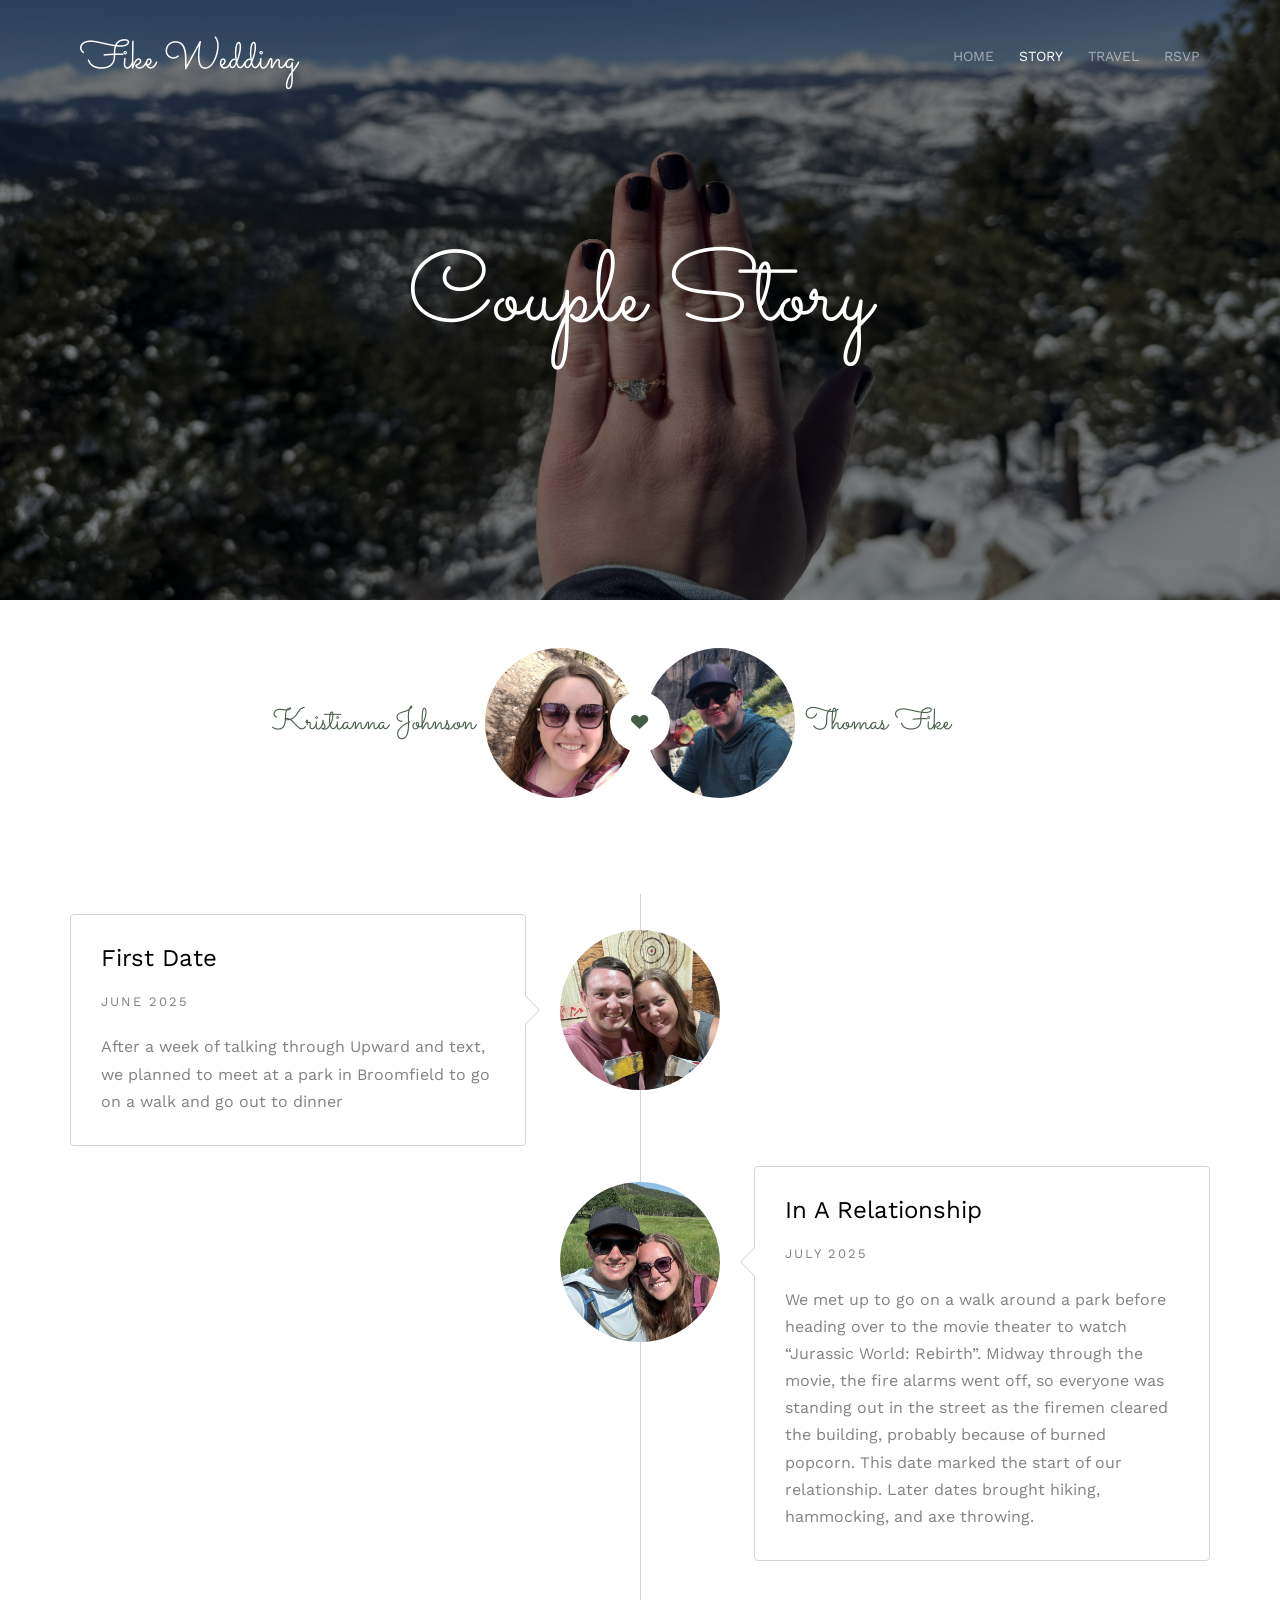
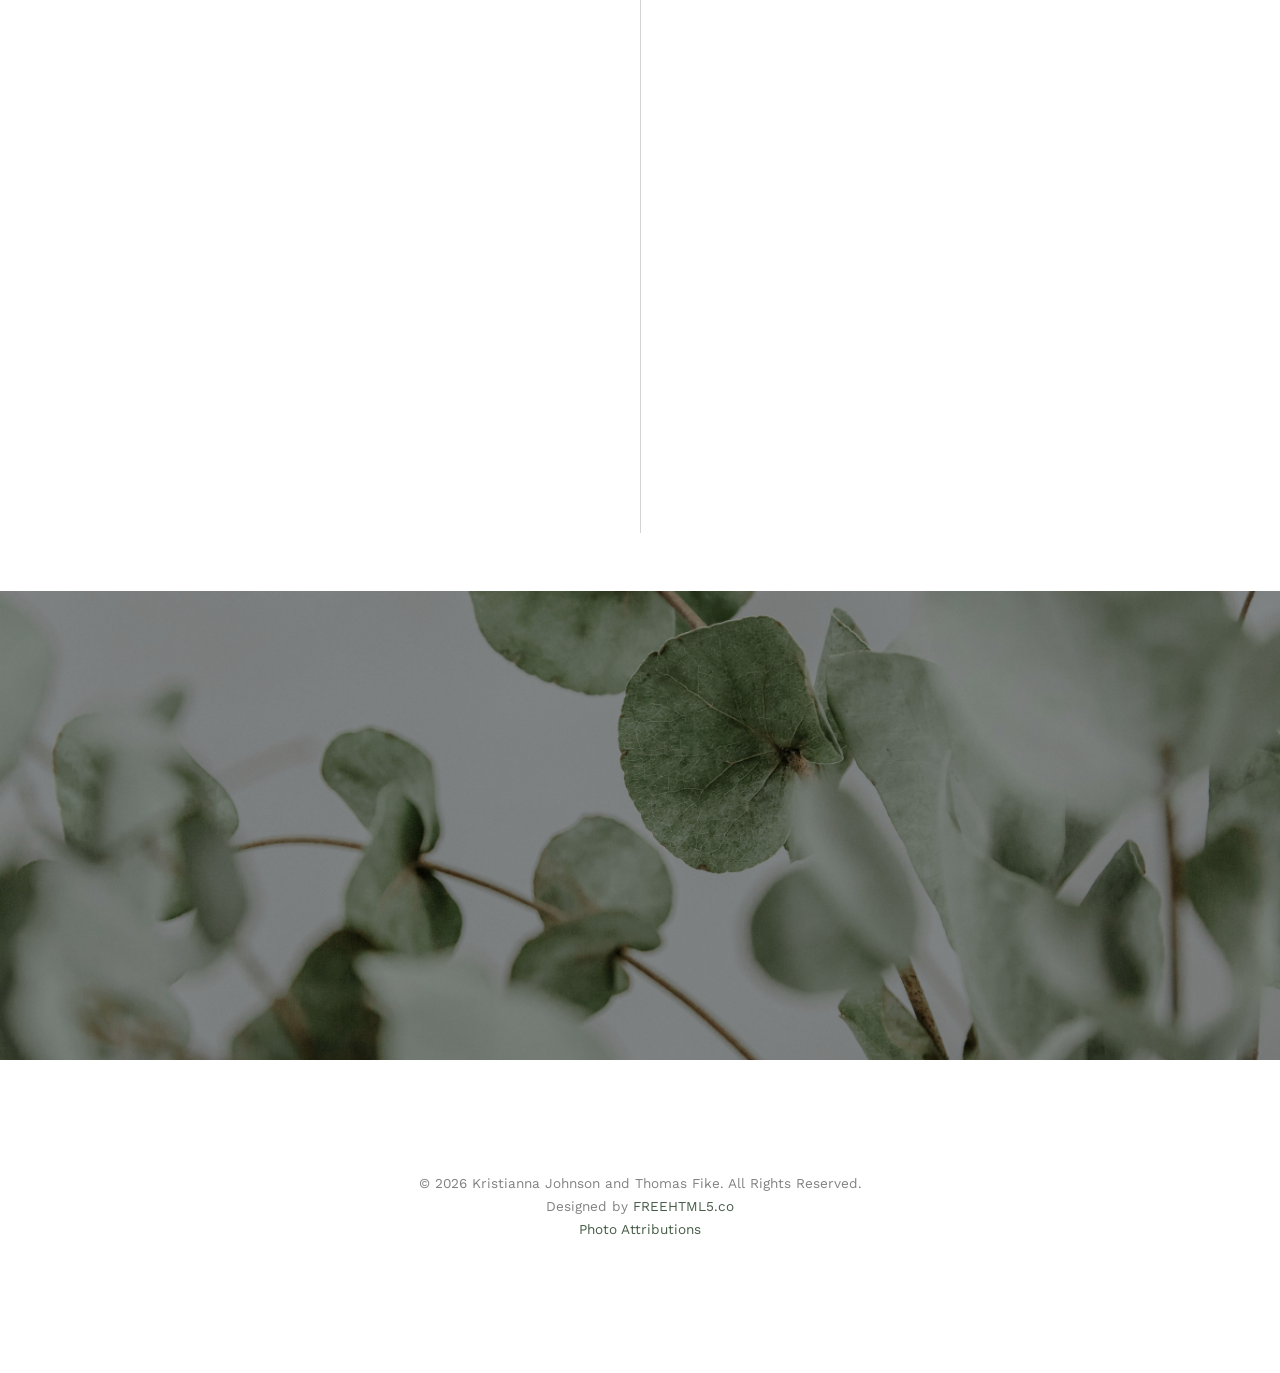
==== commit f35ae2f9: "updates to about" ====
--- a/about.html
+++ b/about.html
@@ -81,7 +81,7 @@
 			</div>
 		</header>
 
-		<div id="fh5co-couple">
+		<div id="fh5co-couple-header">
 			<div class="container">
 				<div class="couple-wrap animate-box">
 					<div class="couple-half">
@@ -107,14 +107,6 @@
 
 		<div id="fh5co-couple-story">
 			<div class="container">
-				<div class="row">
-					<div class="col-md-8 col-md-offset-2 text-center fh5co-heading animate-box">
-						<span>We Love Each Other</span>
-						<h2>Our Story</h2>
-						<p>Far far away, behind the word mountains, far from the countries Vokalia and Consonantia, there live the
-							blind texts.</p>
-					</div>
-				</div>
 				<div class="row">
 					<div class="col-md-12 col-md-offset-0">
 						<ul class="timeline animate-box">
--- a/css/style.css
+++ b/css/style.css
@@ -997,12 +997,17 @@
   /* words */
 }
 
+#fh5co-couple-story,
+#fh5co-couple-header {
+  padding: 3em 0;
+  clear: both;
+}
+
 #fh5co-testimonial,
 #fh5co-services,
 #fh5co-started,
 #fh5co-footer,
 #fh5co-event,
-#fh5co-couple-story,
 #fh5co-couple,
 #fh5co-gallery,
 .fh5co-section {
@@ -1015,7 +1020,6 @@
   #fh5co-started,
   #fh5co-footer,
   #fh5co-event,
-  #fh5co-couple-story,
   #fh5co-couple,
   #fh5co-gallery,
   .fh5co-section {
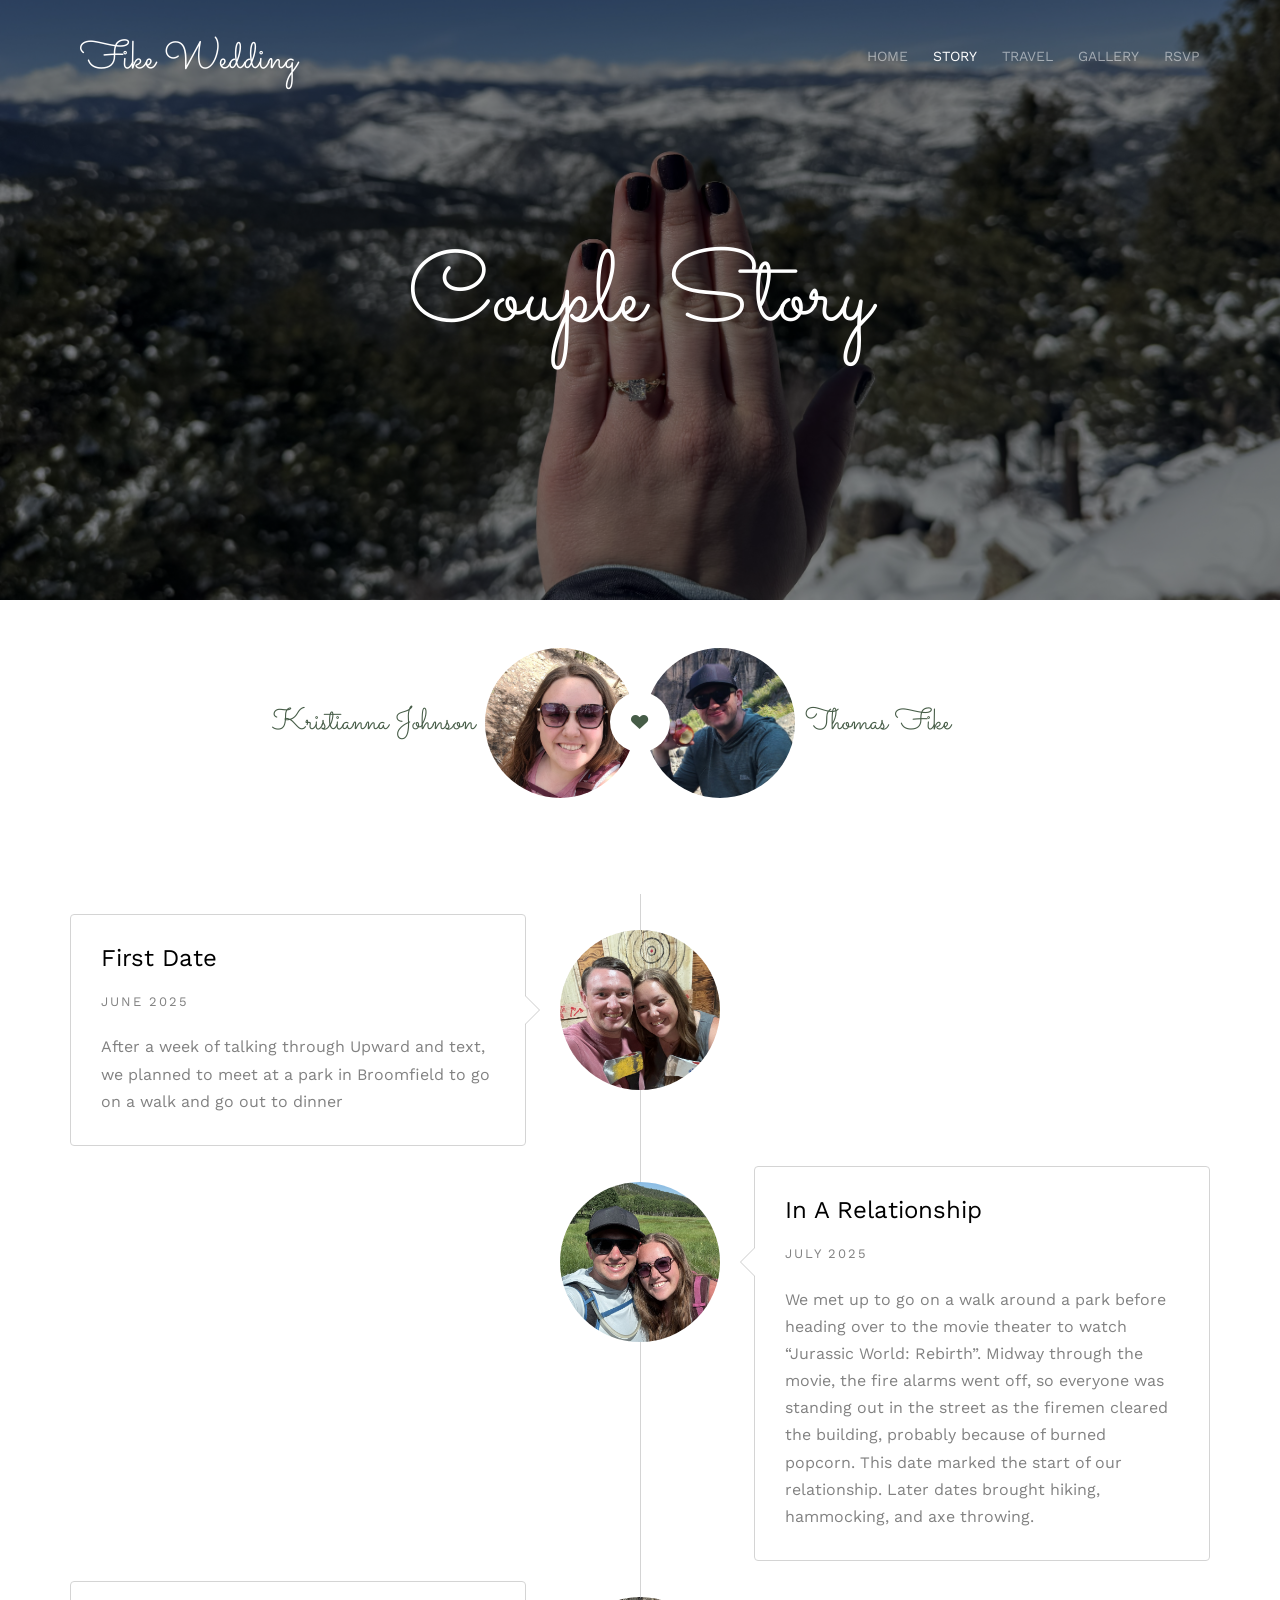
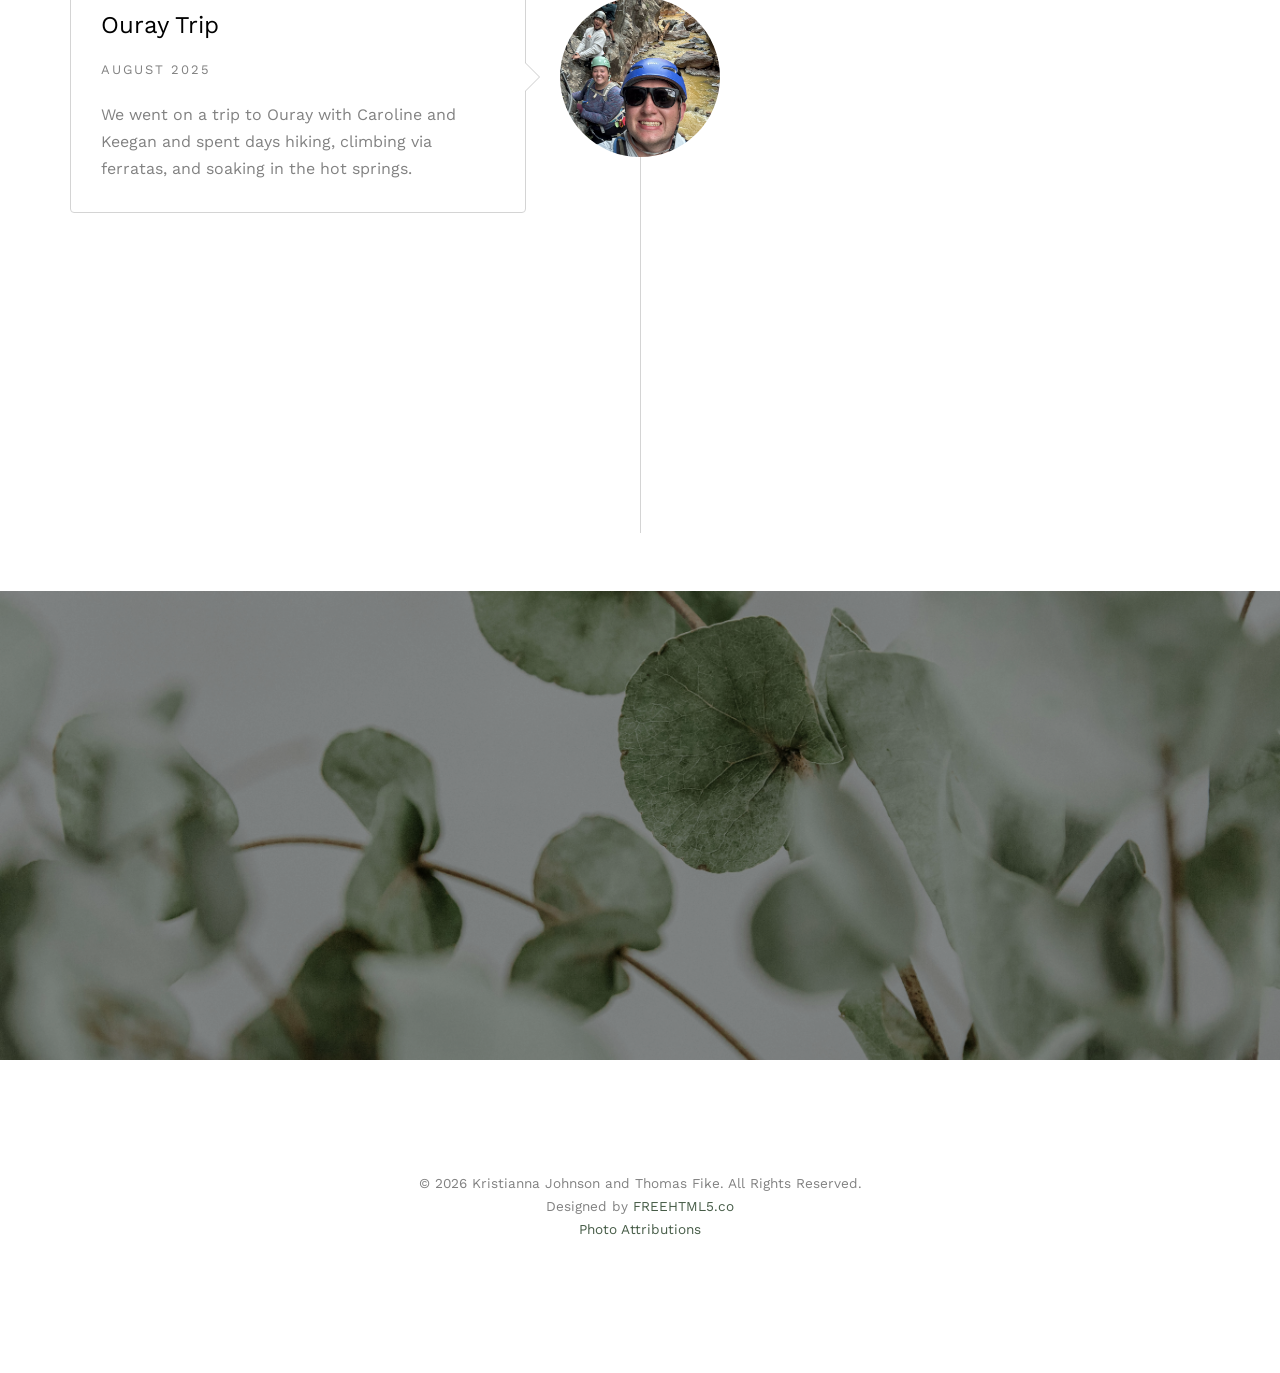
==== commit 3dc1f421: "Add gallery" ====
--- a/about.html
+++ b/about.html
@@ -57,6 +57,7 @@
 							<li><a href="index.html">Home</a></li>
 							<li class="active"><a href="about.html">Story</a></li>
 							<li><a href="travel.html">Travel</a></li>
+							<li><a href="gallery.html">Gallery</a></li>
 							<li><a href="rsvp.html">RSVP</a></li>
 						</ul>
 					</div>
--- a/css/style.css
+++ b/css/style.css
@@ -305,6 +305,7 @@
 .fh5co-cover {
   height: 900px;
   background-size: cover;
+  background-position: center bottom;
   background-repeat: no-repeat;
   position: relative;
   width: 100%;
@@ -1003,13 +1004,28 @@
   clear: both;
 }
 
+#fh5co-gallery {
+  padding: 7em 0;
+  clear: both;
+}
+@media screen and (max-width: 768px) {
+  #fh5co-gallery {
+    padding: 3em 0;
+  }
+  #fh5co-gallery [class*=col-] {
+    margin-bottom: 2em;
+  }
+  #fh5co-gallery .row-pb-sm {
+    padding-bottom: 0em !important;
+  }
+}
+
 #fh5co-testimonial,
 #fh5co-services,
 #fh5co-started,
 #fh5co-footer,
 #fh5co-event,
 #fh5co-couple,
-#fh5co-gallery,
 .fh5co-section {
   padding: 7em 0;
   clear: both;
@@ -1021,7 +1037,6 @@
   #fh5co-footer,
   #fh5co-event,
   #fh5co-couple,
-  #fh5co-gallery,
   .fh5co-section {
     padding: 3em 0;
   }
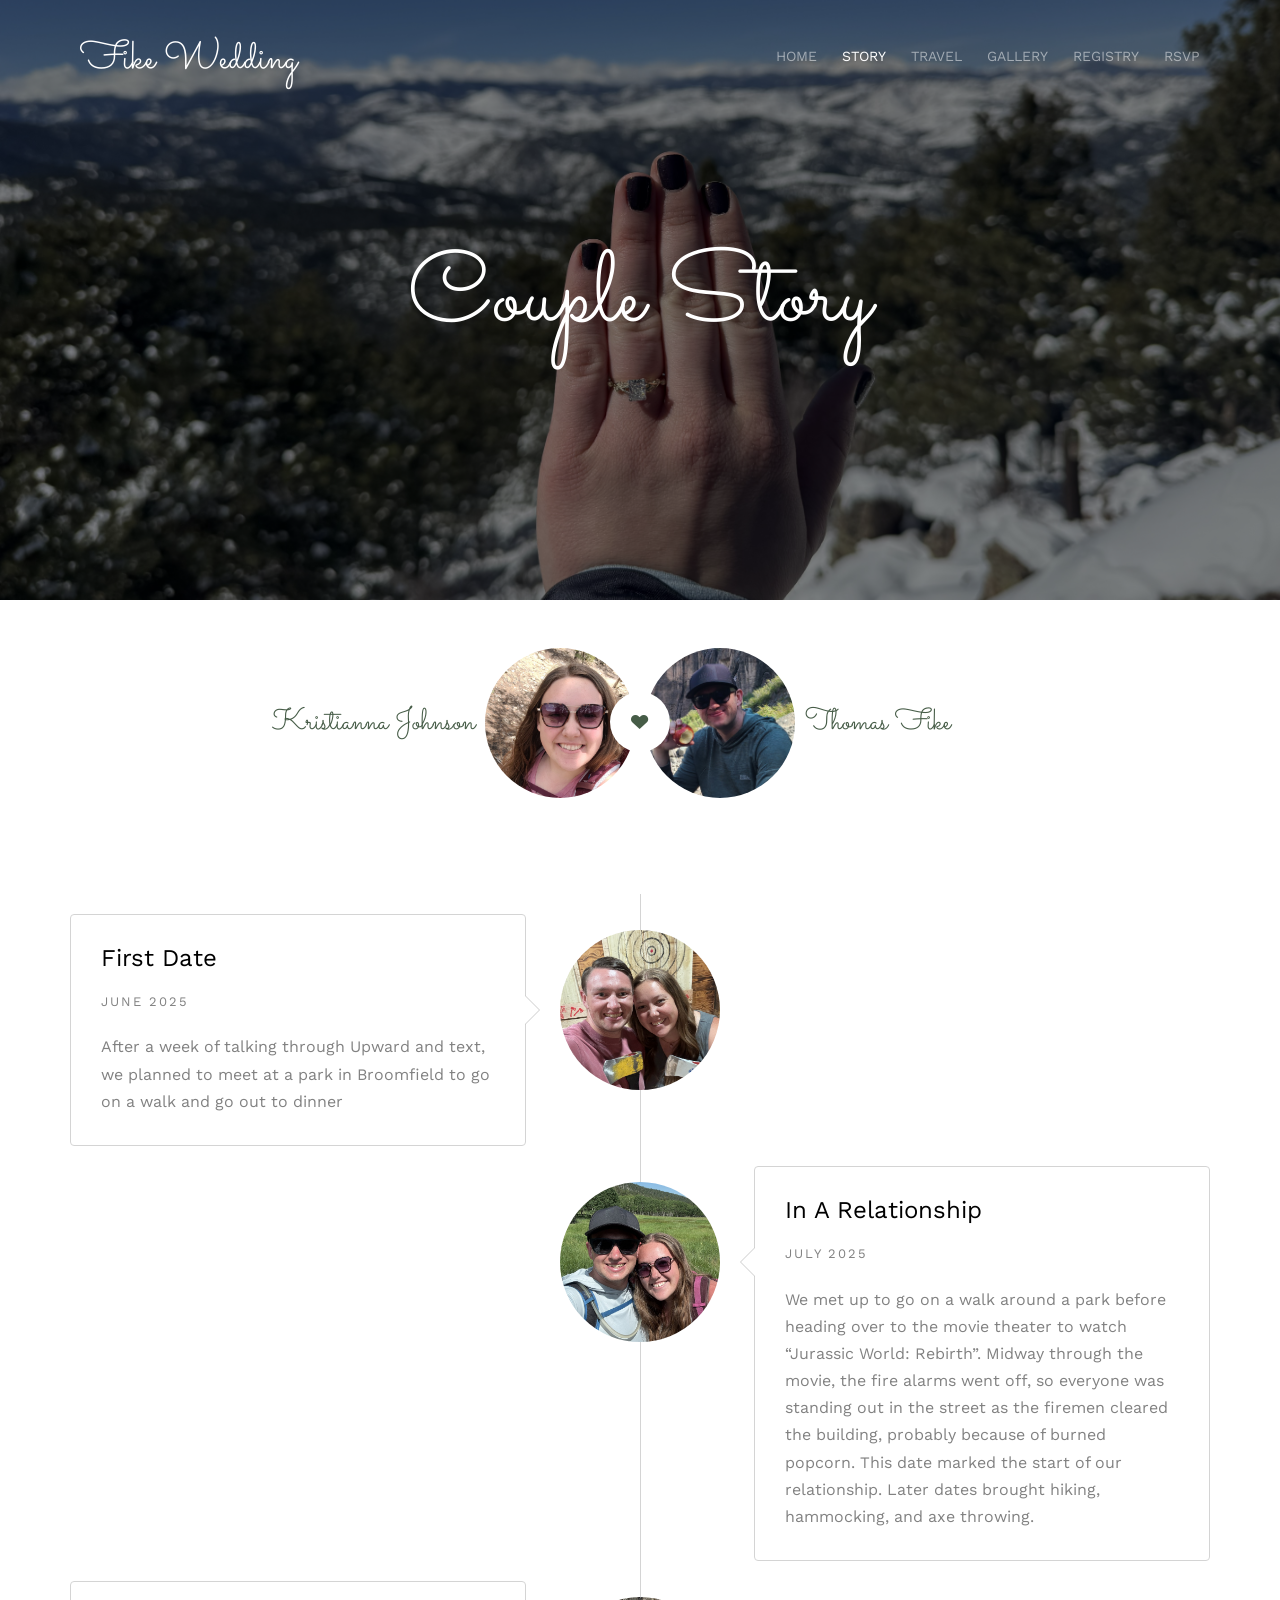
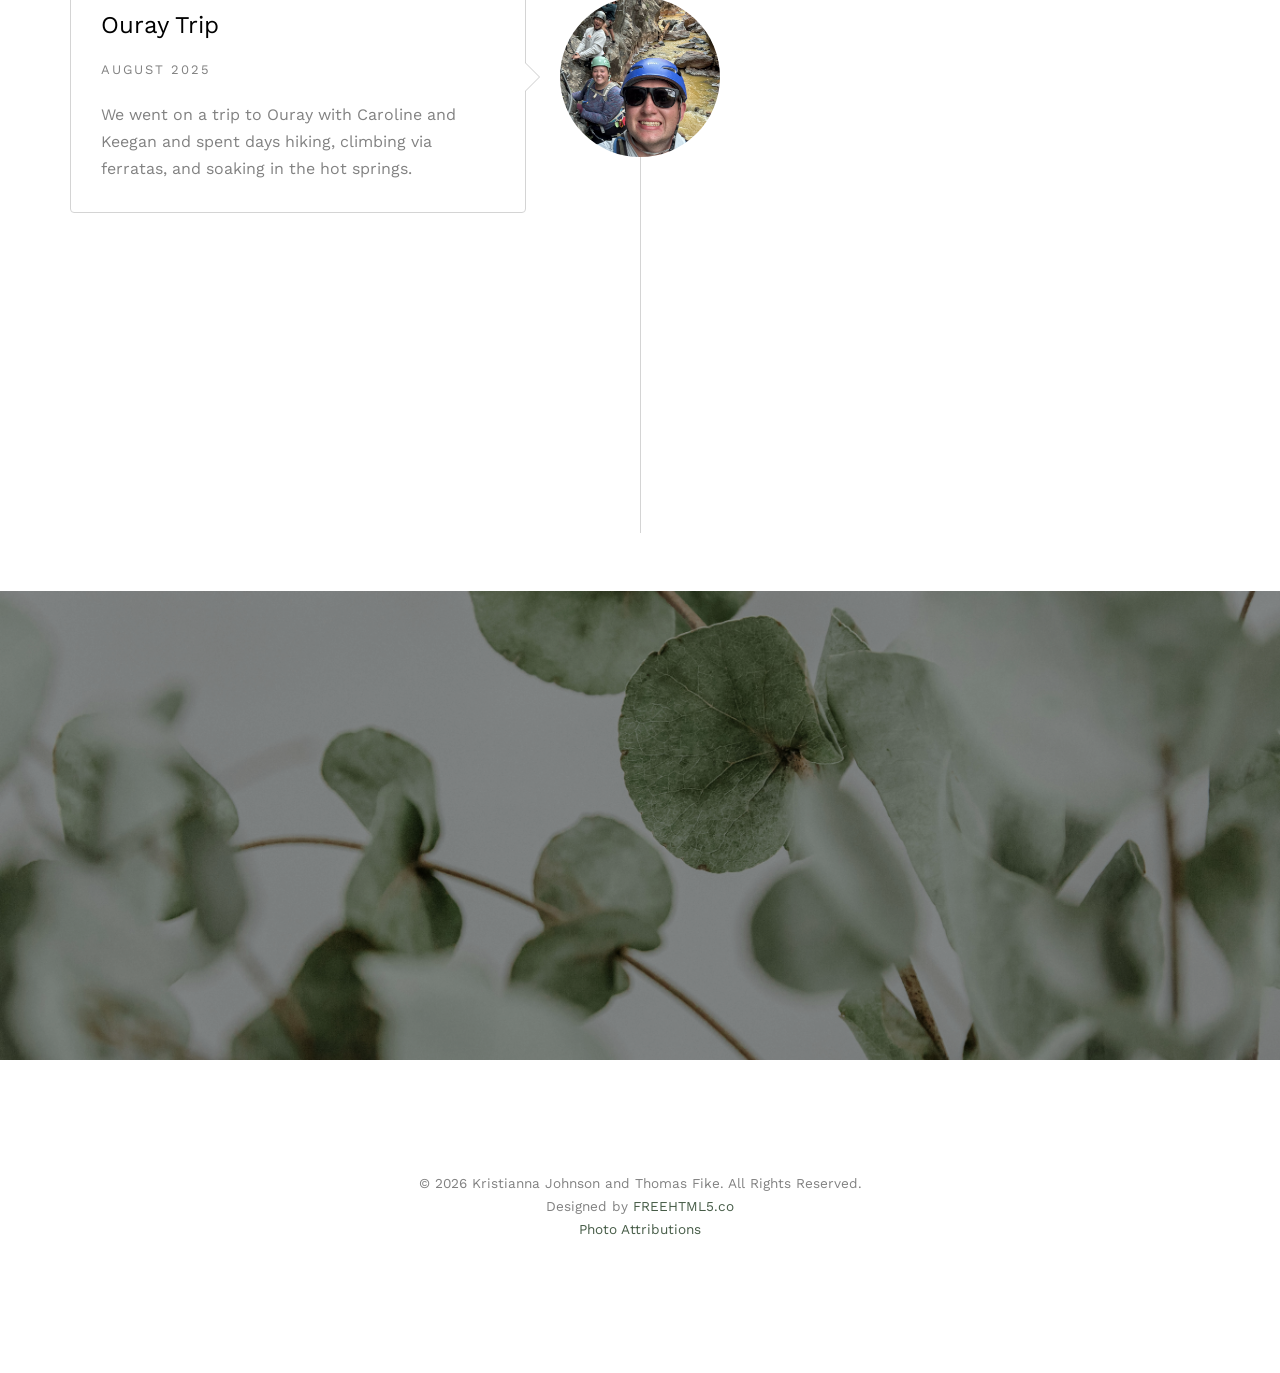
==== commit 4df2e6f1: "Registry" ====
--- a/about.html
+++ b/about.html
@@ -57,8 +57,7 @@
 							<li><a href="index.html">Home</a></li>
 							<li class="active"><a href="about.html">Story</a></li>
 							<li><a href="travel.html">Travel</a></li>
-							<li><a href="gallery.html">Gallery</a></li>
-							<li><a href="rsvp.html">RSVP</a></li>
+							<li><a href="gallery.html">Gallery</a></li>						<li><a href="registry.html">Registry</a></li>							<li><a href="rsvp.html">RSVP</a></li>
 						</ul>
 					</div>
 				</div>
--- a/css/style.css
+++ b/css/style.css
@@ -1914,4 +1914,13 @@
   opacity: 0;
 }
 
+.registry-row {
+  margin-bottom: 30px;
+}
+@media screen and (max-width: 768px) {
+  .registry-row {
+    margin-bottom: 50px;
+  }
+}
+
 /*# sourceMappingURL=style.css.map */
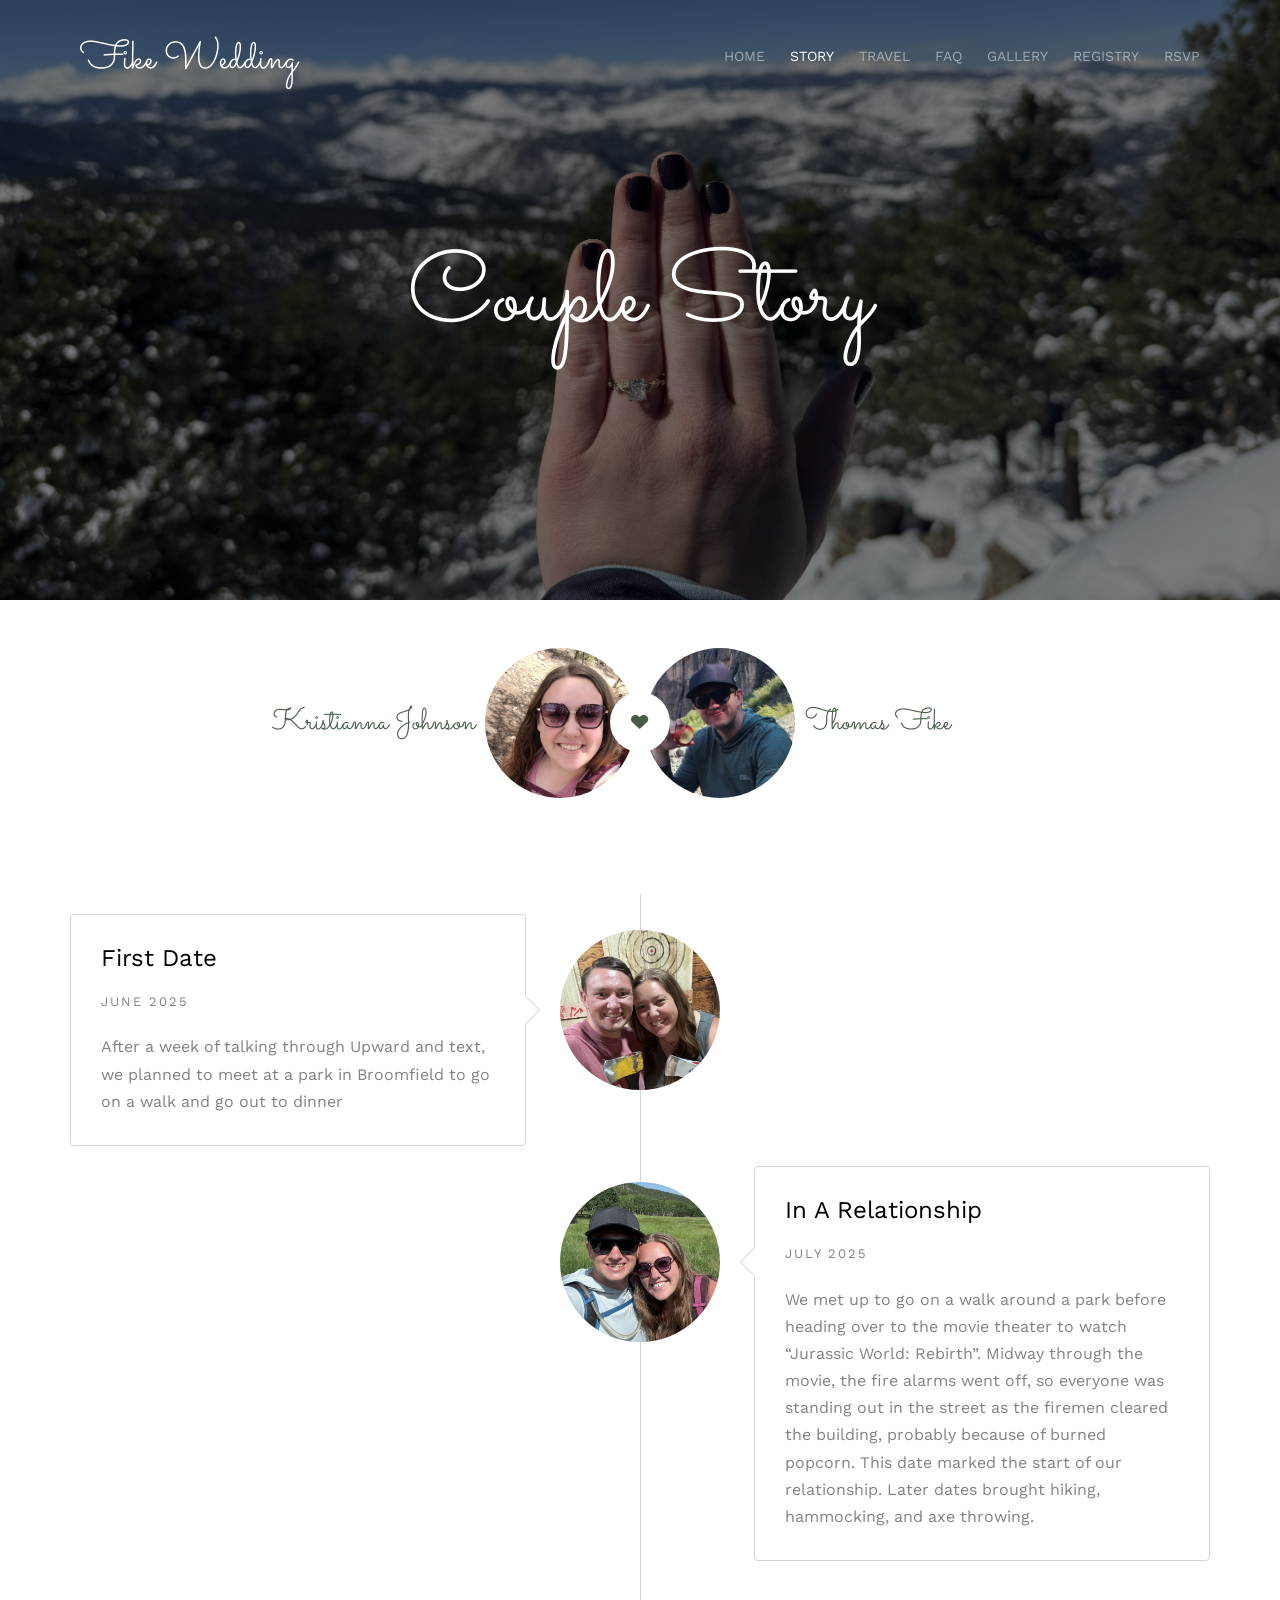
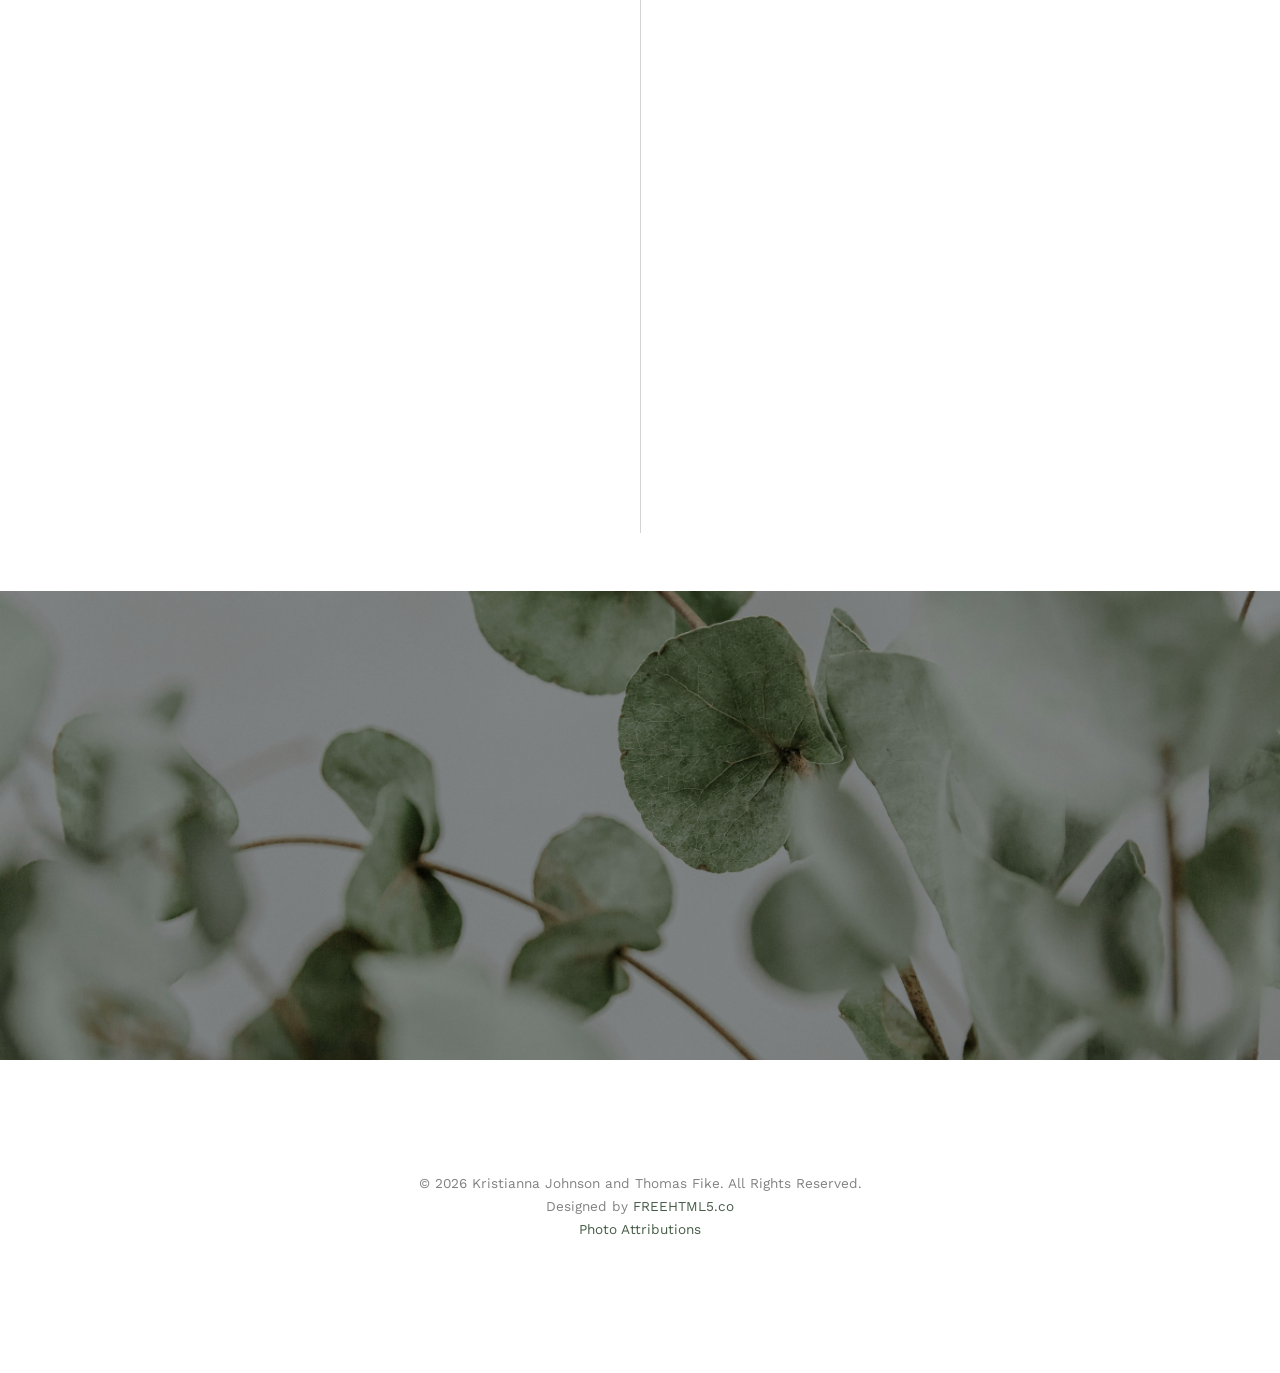
==== commit d9001762: "Add FAQ" ====
--- a/about.html
+++ b/about.html
@@ -57,6 +57,7 @@
 							<li><a href="index.html">Home</a></li>
 							<li class="active"><a href="about.html">Story</a></li>
 							<li><a href="travel.html">Travel</a></li>
+					<li><a href="faq.html">FAQ</a></li>
 							<li><a href="gallery.html">Gallery</a></li>						<li><a href="registry.html">Registry</a></li>							<li><a href="rsvp.html">RSVP</a></li>
 						</ul>
 					</div>
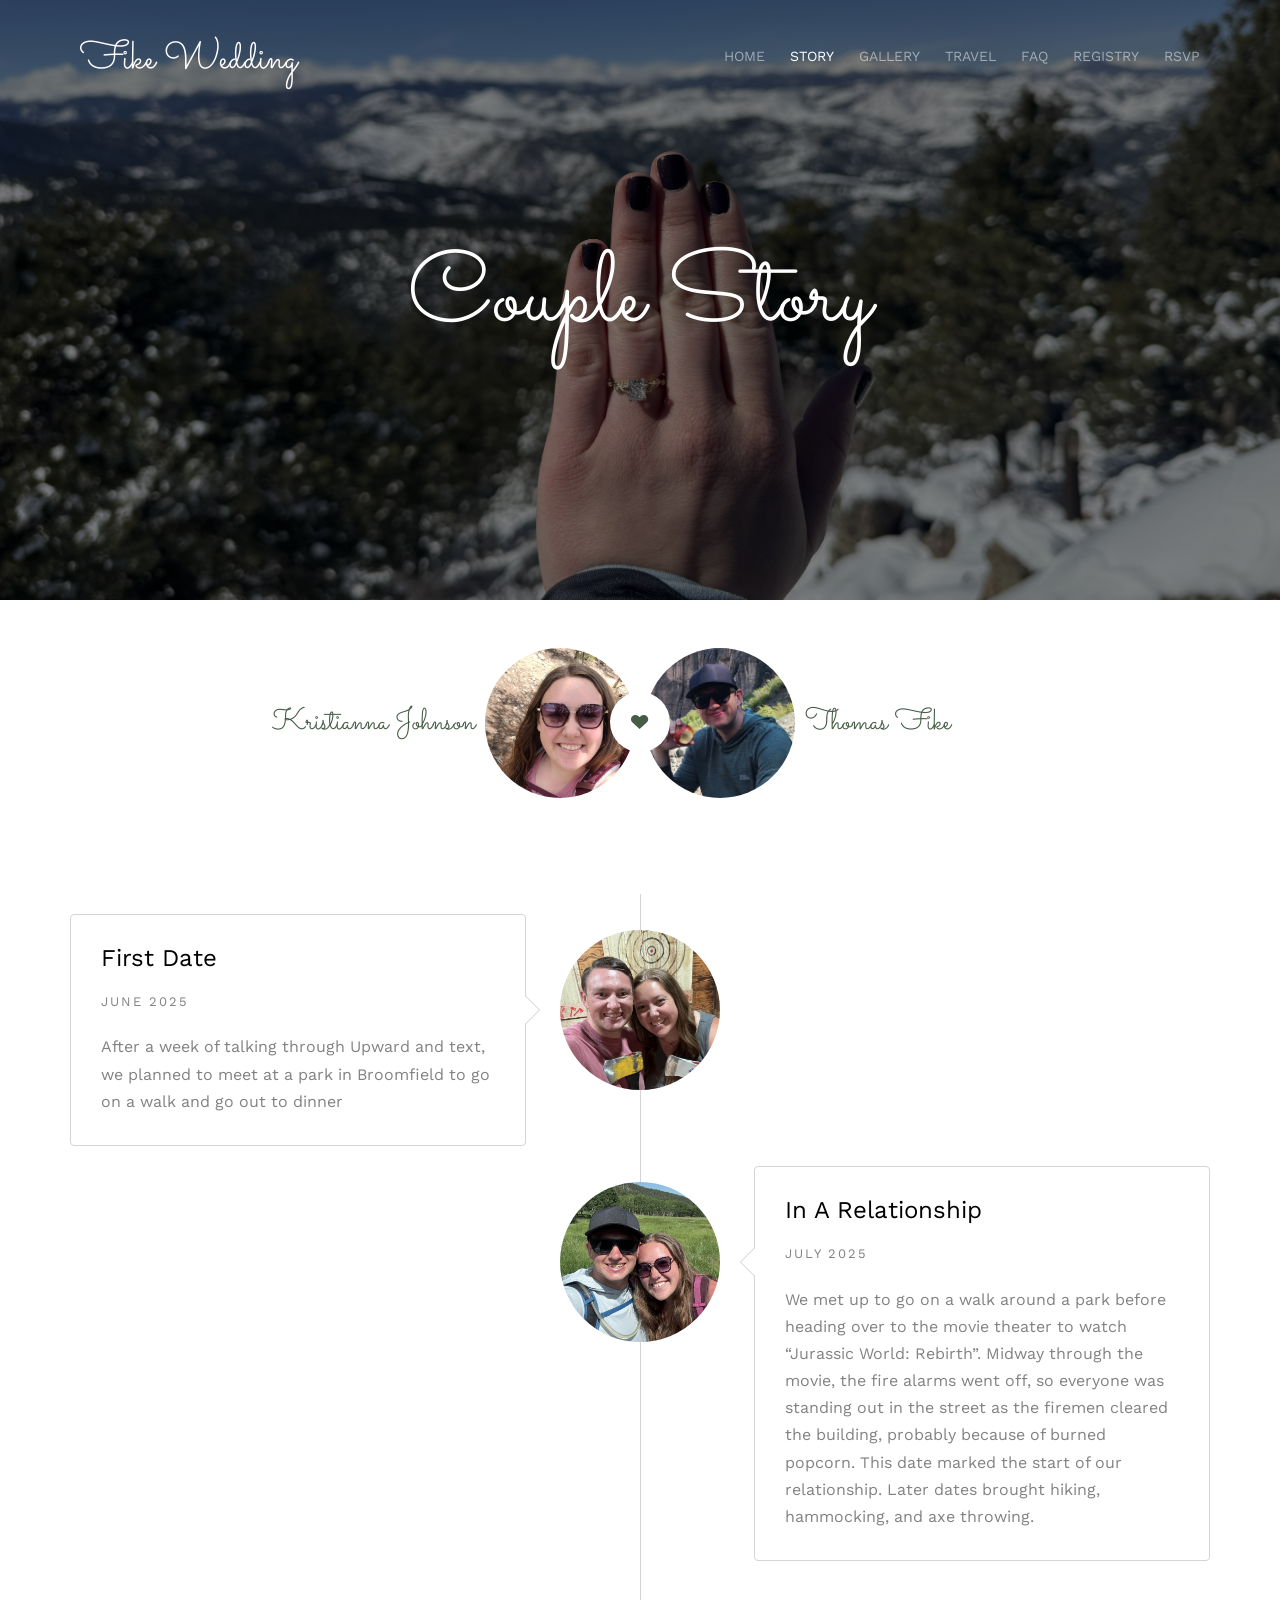
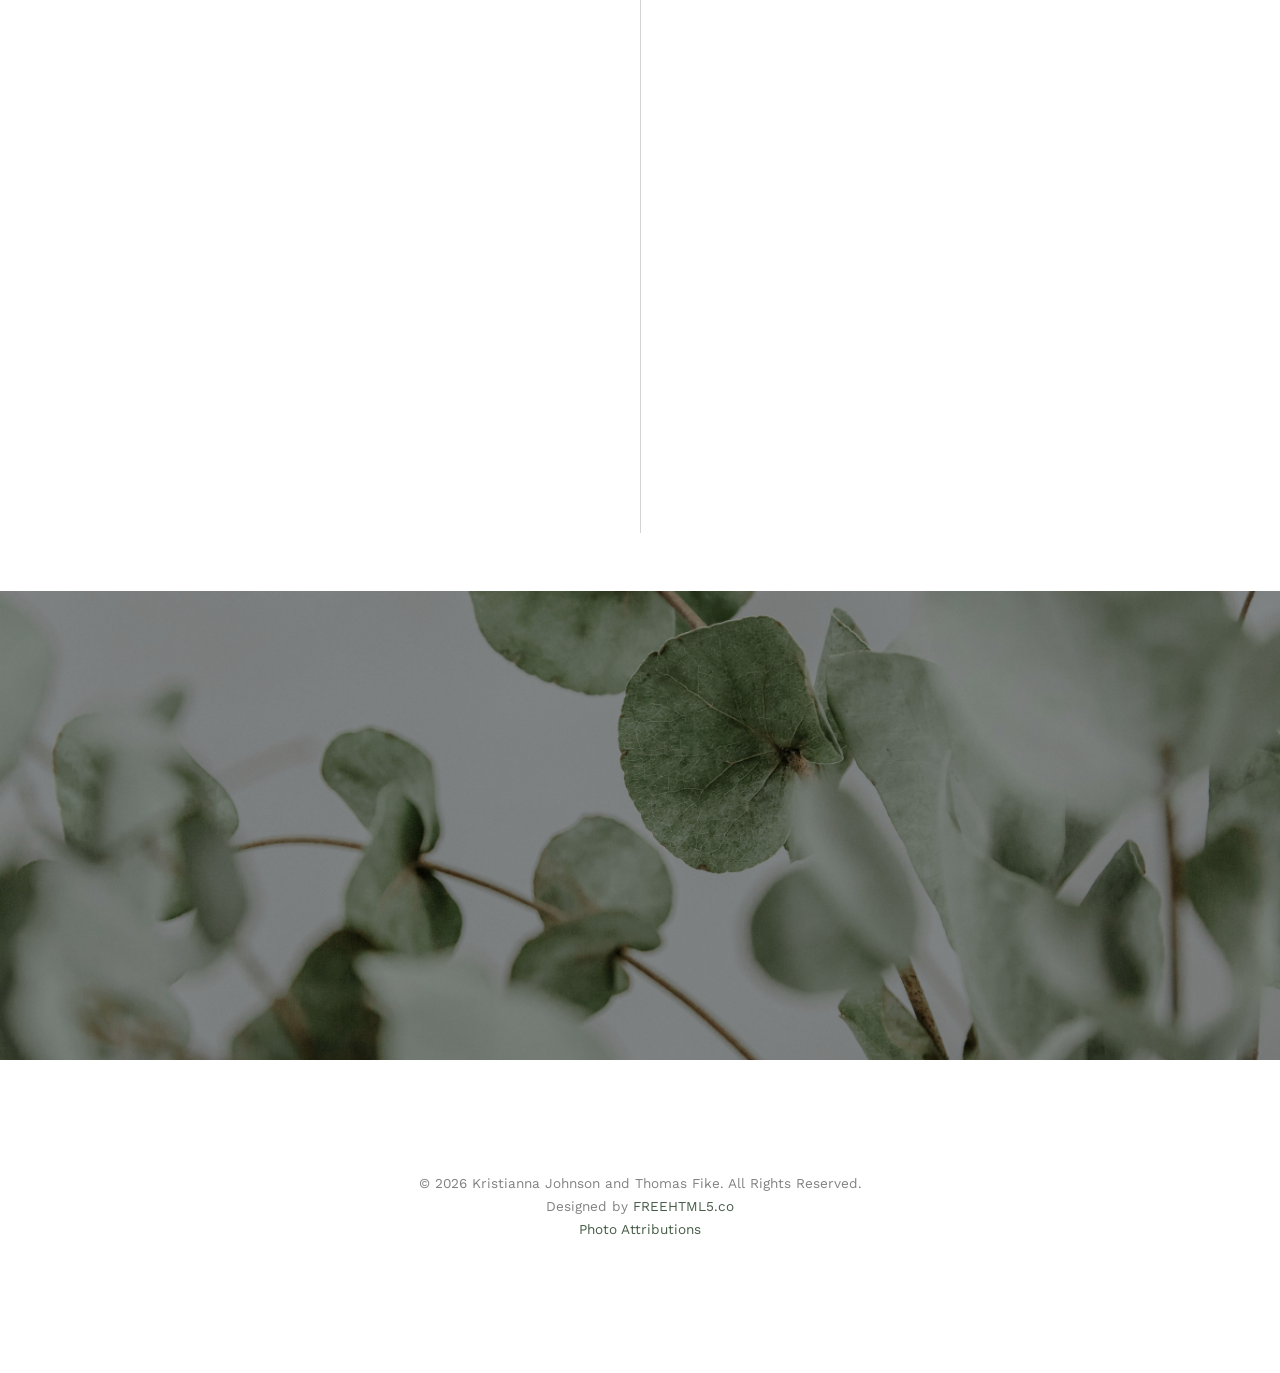
==== commit 132abecb: "Reorder Gallery" ====
--- a/about.html
+++ b/about.html
@@ -56,9 +56,11 @@
 						<ul>
 							<li><a href="index.html">Home</a></li>
 							<li class="active"><a href="about.html">Story</a></li>
+							<li><a href="gallery.html">Gallery</a></li>
 							<li><a href="travel.html">Travel</a></li>
-					<li><a href="faq.html">FAQ</a></li>
-							<li><a href="gallery.html">Gallery</a></li>						<li><a href="registry.html">Registry</a></li>							<li><a href="rsvp.html">RSVP</a></li>
+							<li><a href="faq.html">FAQ</a></li>
+							<li><a href="registry.html">Registry</a></li>
+							<li><a href="rsvp.html">RSVP</a></li>
 						</ul>
 					</div>
 				</div>
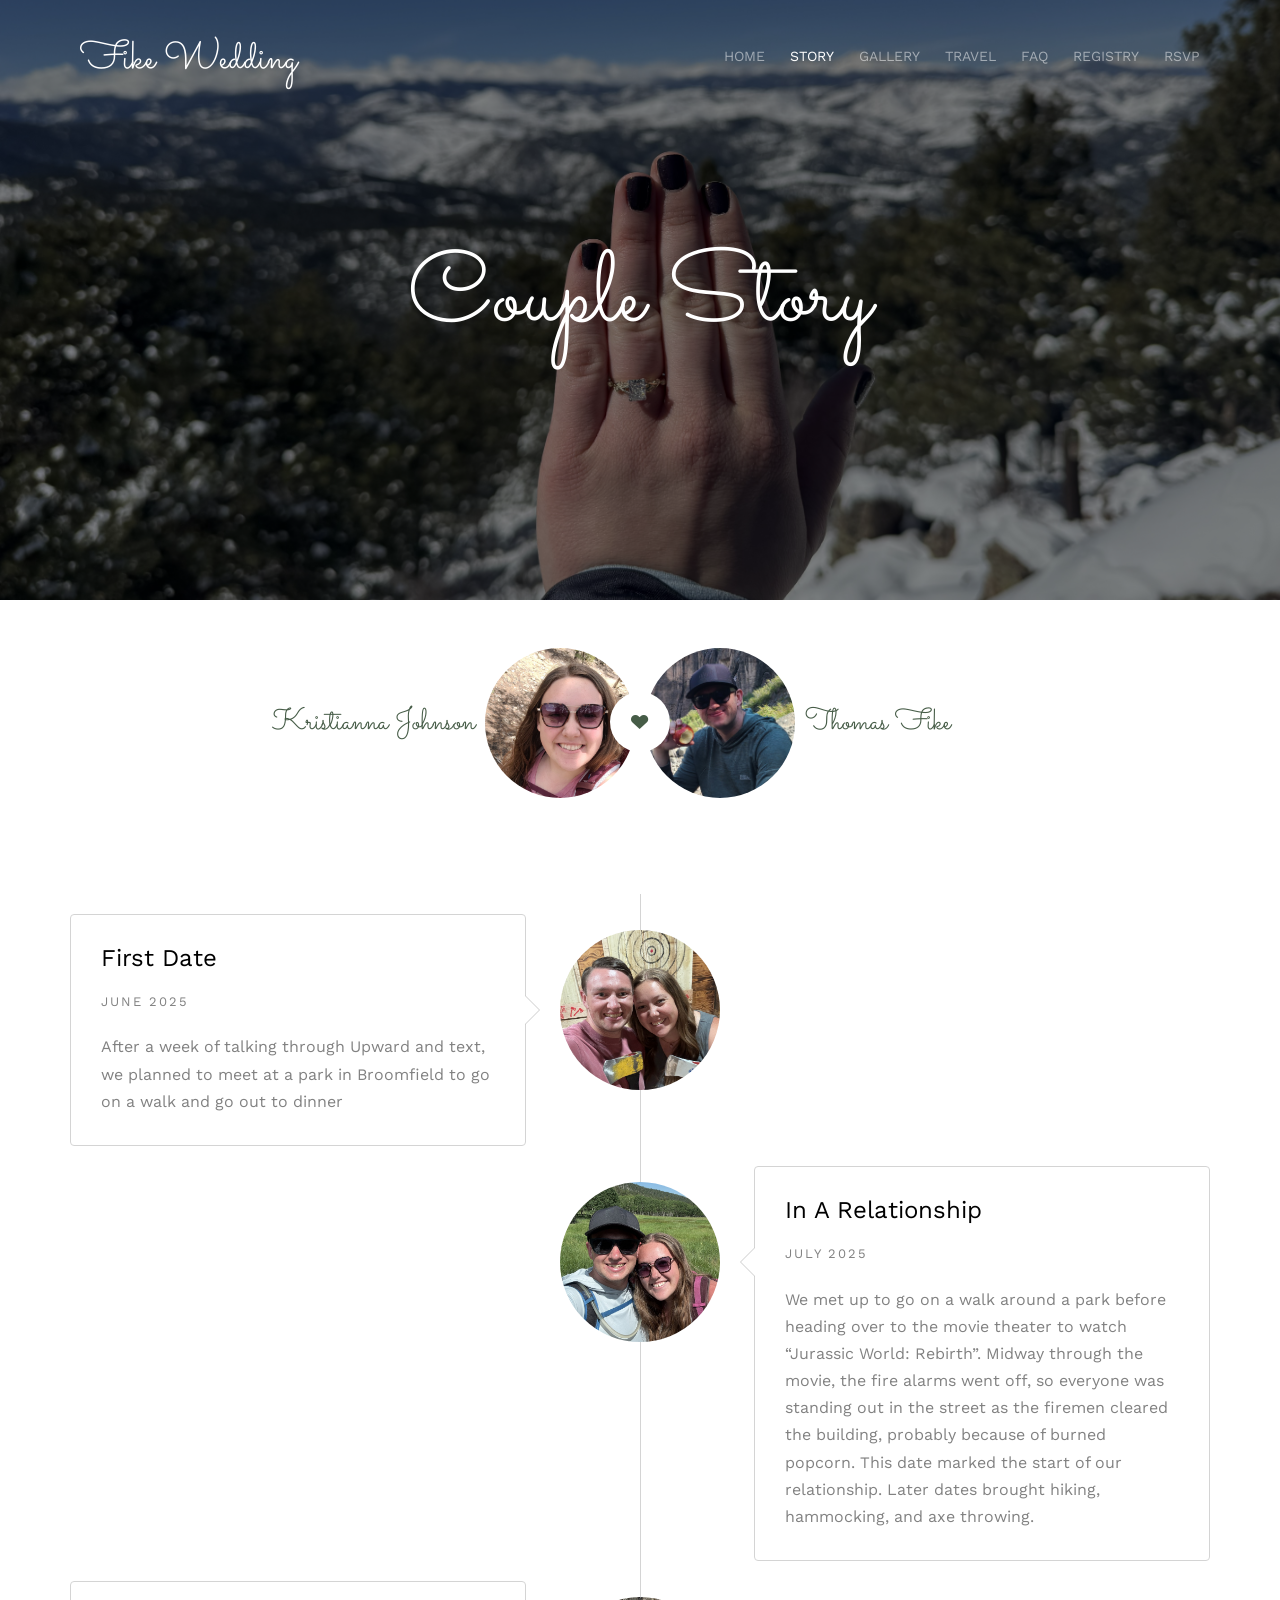
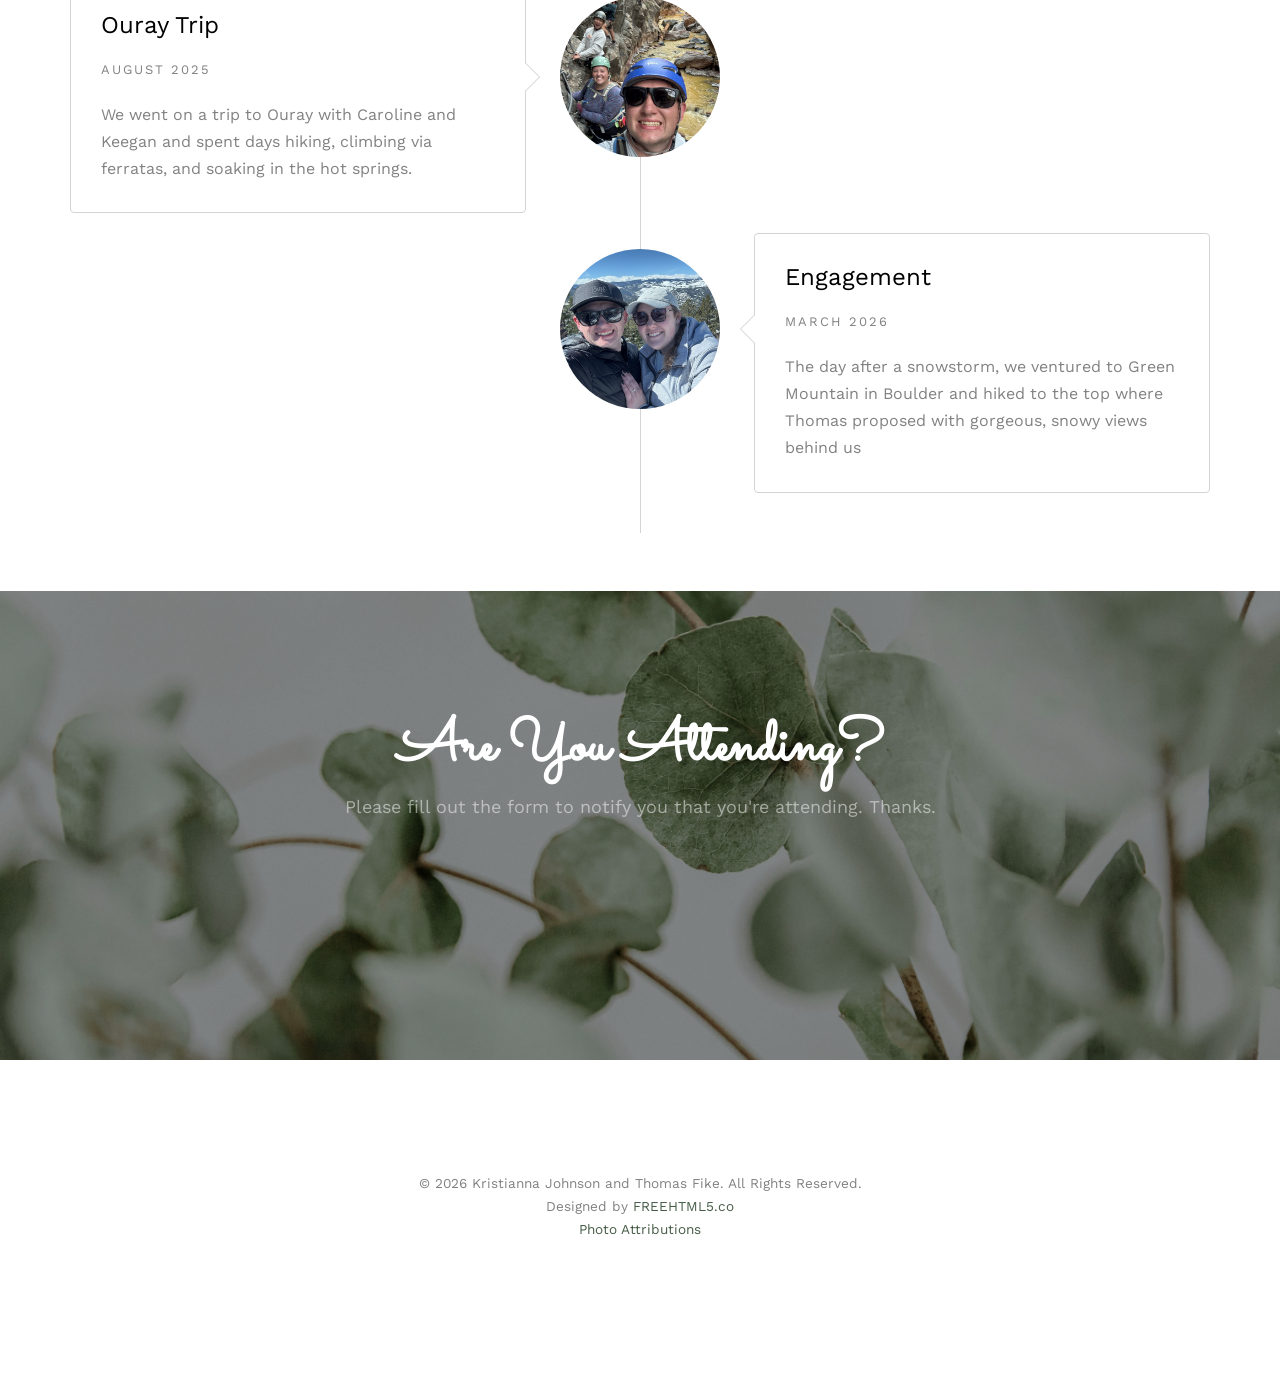
==== commit d474121d: "Fix text in rsvp banner" ====
--- a/about.html
+++ b/about.html
@@ -180,7 +180,7 @@
 				<div class="row animate-box">
 					<div class="col-md-8 col-md-offset-2 text-center fh5co-heading">
 						<h2>Are You Attending?</h2>
-						<p>Please Fill-up the form to notify you that you're attending. Thanks.</p>
+						<p>Please fill out the form to notify you that you're attending. Thanks.</p>
 					</div>
 				</div>
 				<div class="row animate-box">
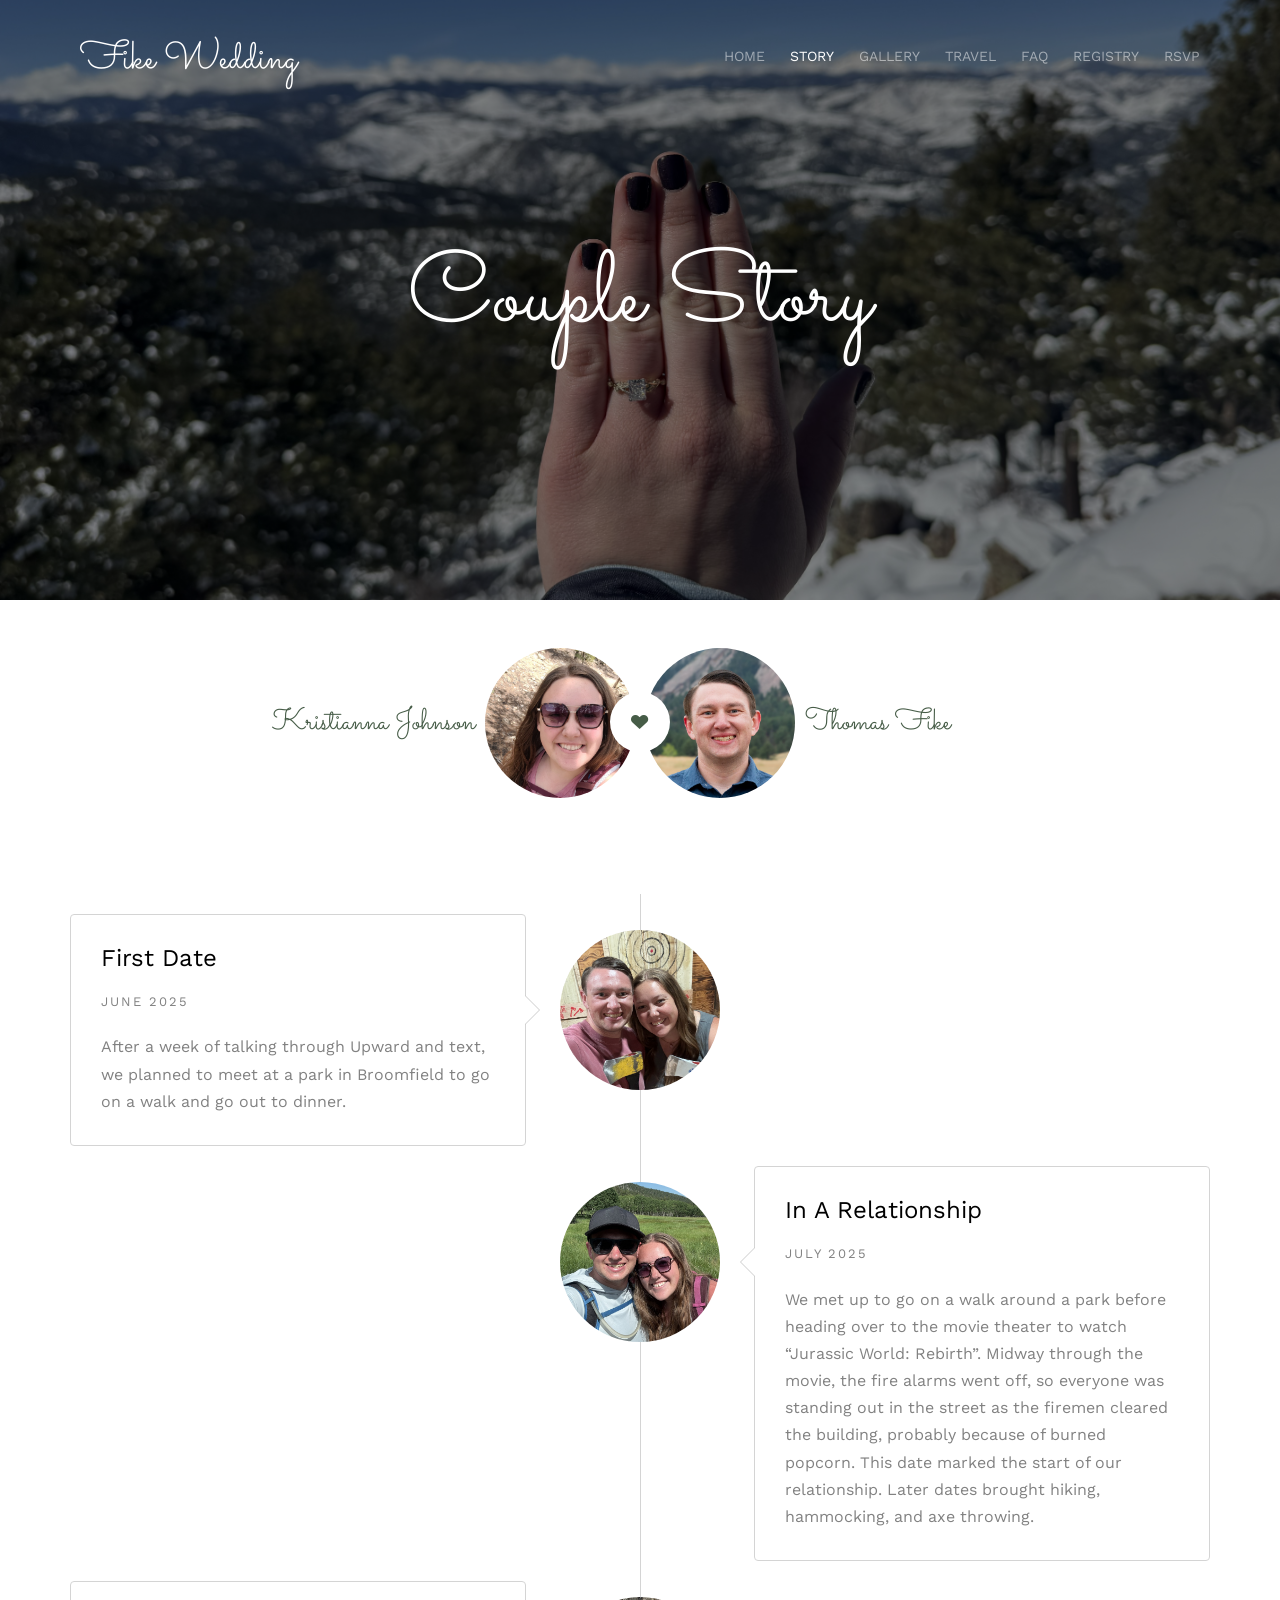
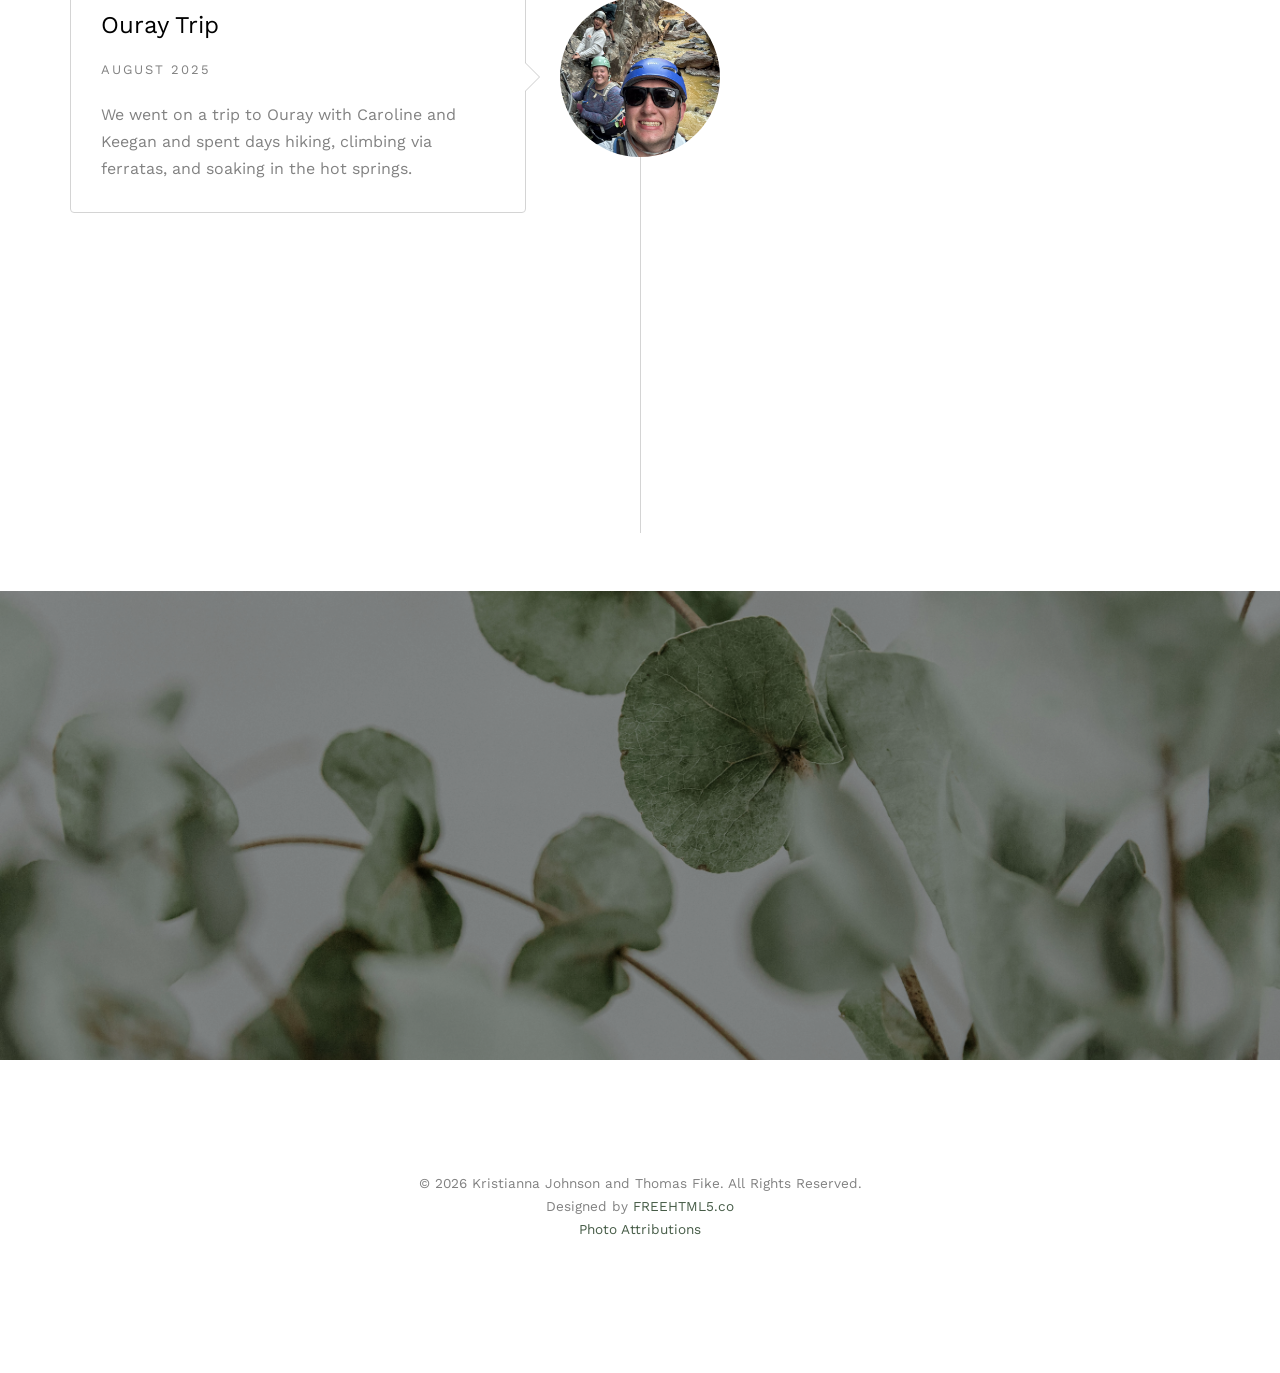
==== commit 4af4c11a: "Update things" ====
--- a/about.html
+++ b/about.html
@@ -98,7 +98,7 @@
 					<p class="heart text-center"><i class="icon-heart2"></i></p>
 					<div class="couple-half">
 						<div class="bride">
-							<img src="images/groom-new.jpg" alt="groom" class="img-responsive">
+							<img src="images/groom.jpeg" alt="groom" class="img-responsive">
 						</div>
 						<div class="desc-bride">
 							<h3>Thomas Fike</h3>
@@ -122,7 +122,7 @@
 									</div>
 									<div class="timeline-body">
 										<p>After a week of talking through Upward and text, we planned to meet at a park in Broomfield to go
-											on a walk and go out to dinner</p>
+											on a walk and go out to dinner.</p>
 									</div>
 								</div>
 							</li>
@@ -164,7 +164,7 @@
 									</div>
 									<div class="timeline-body">
 										<p>The day after a snowstorm, we ventured to Green Mountain in Boulder and hiked to the top where
-											Thomas proposed with gorgeous, snowy views behind us</p>
+											Thomas proposed with gorgeous, snowy views behind us.</p>
 									</div>
 								</div>
 							</li>
@@ -180,7 +180,7 @@
 				<div class="row animate-box">
 					<div class="col-md-8 col-md-offset-2 text-center fh5co-heading">
 						<h2>Are You Attending?</h2>
-						<p>Please fill out the form to notify you that you're attending. Thanks.</p>
+						<p>Please fill out the form to tell us that you're attending. Thanks.</p>
 					</div>
 				</div>
 				<div class="row animate-box">
